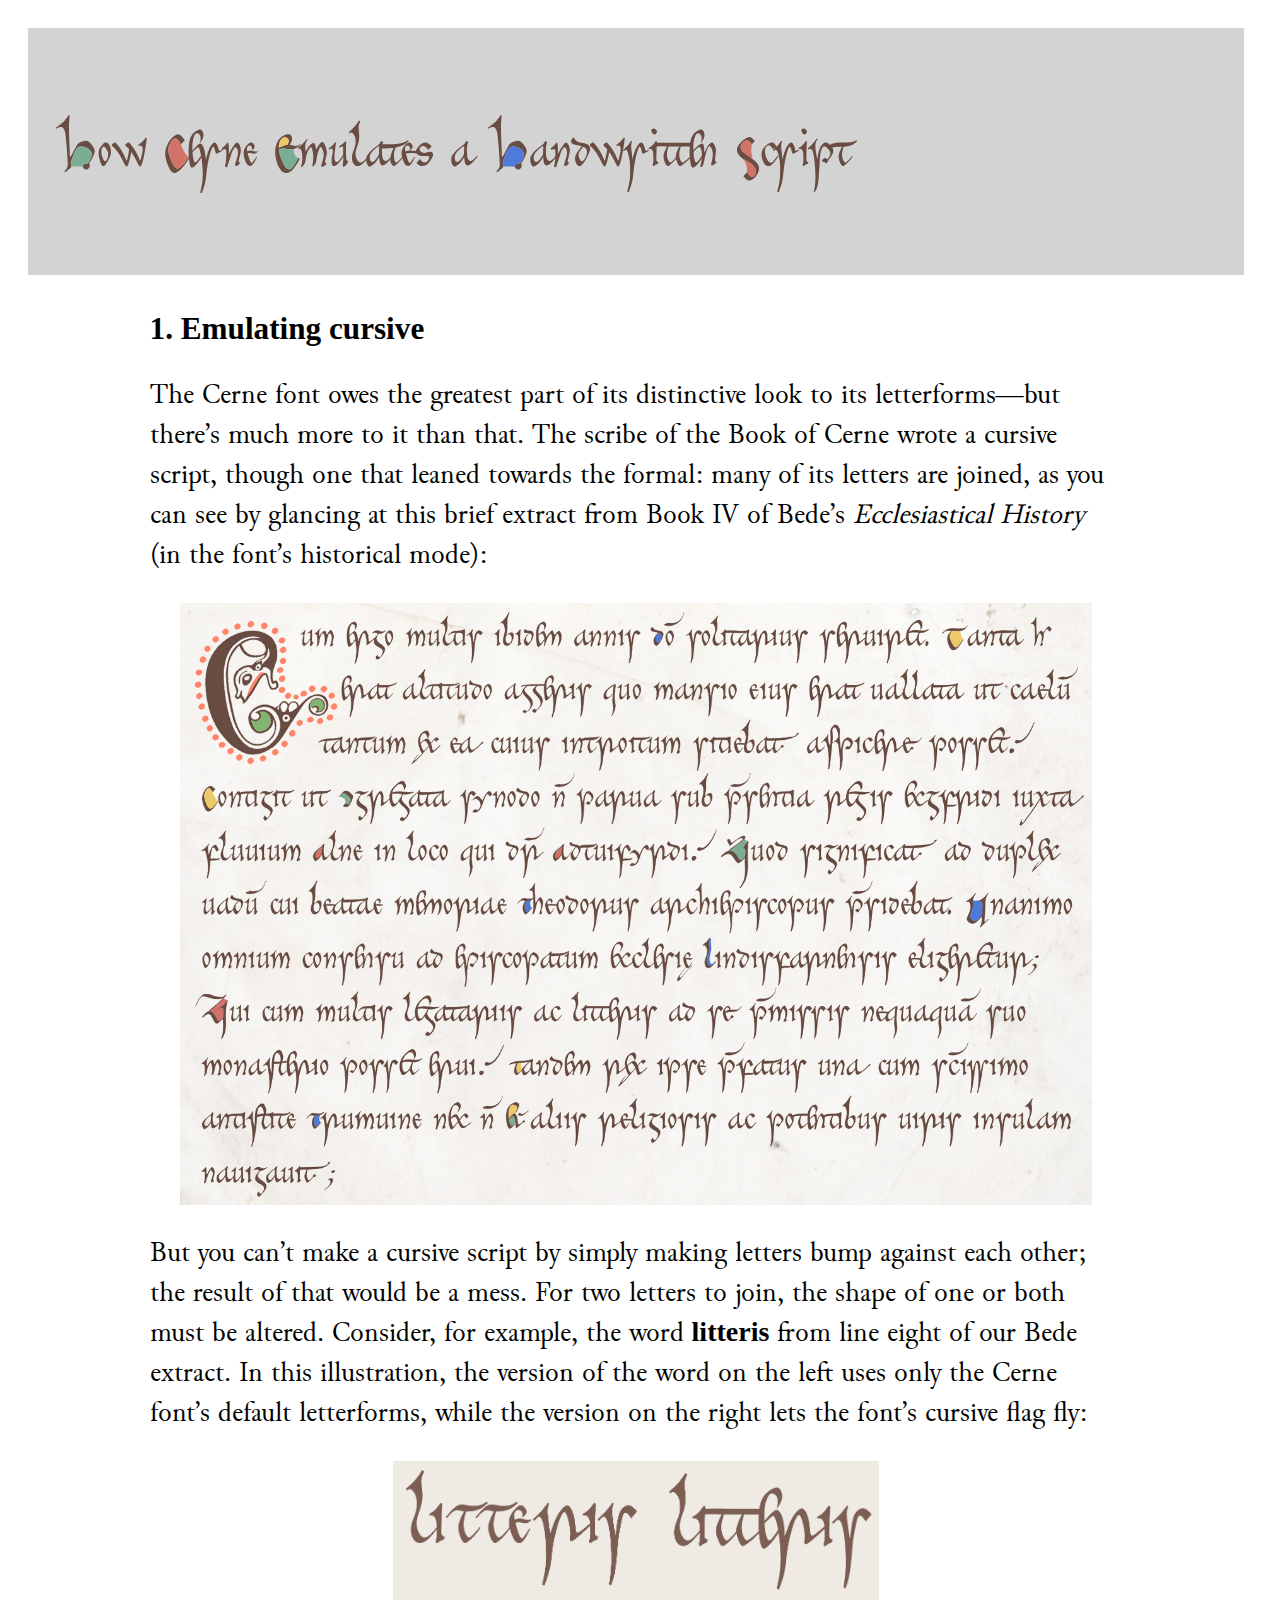
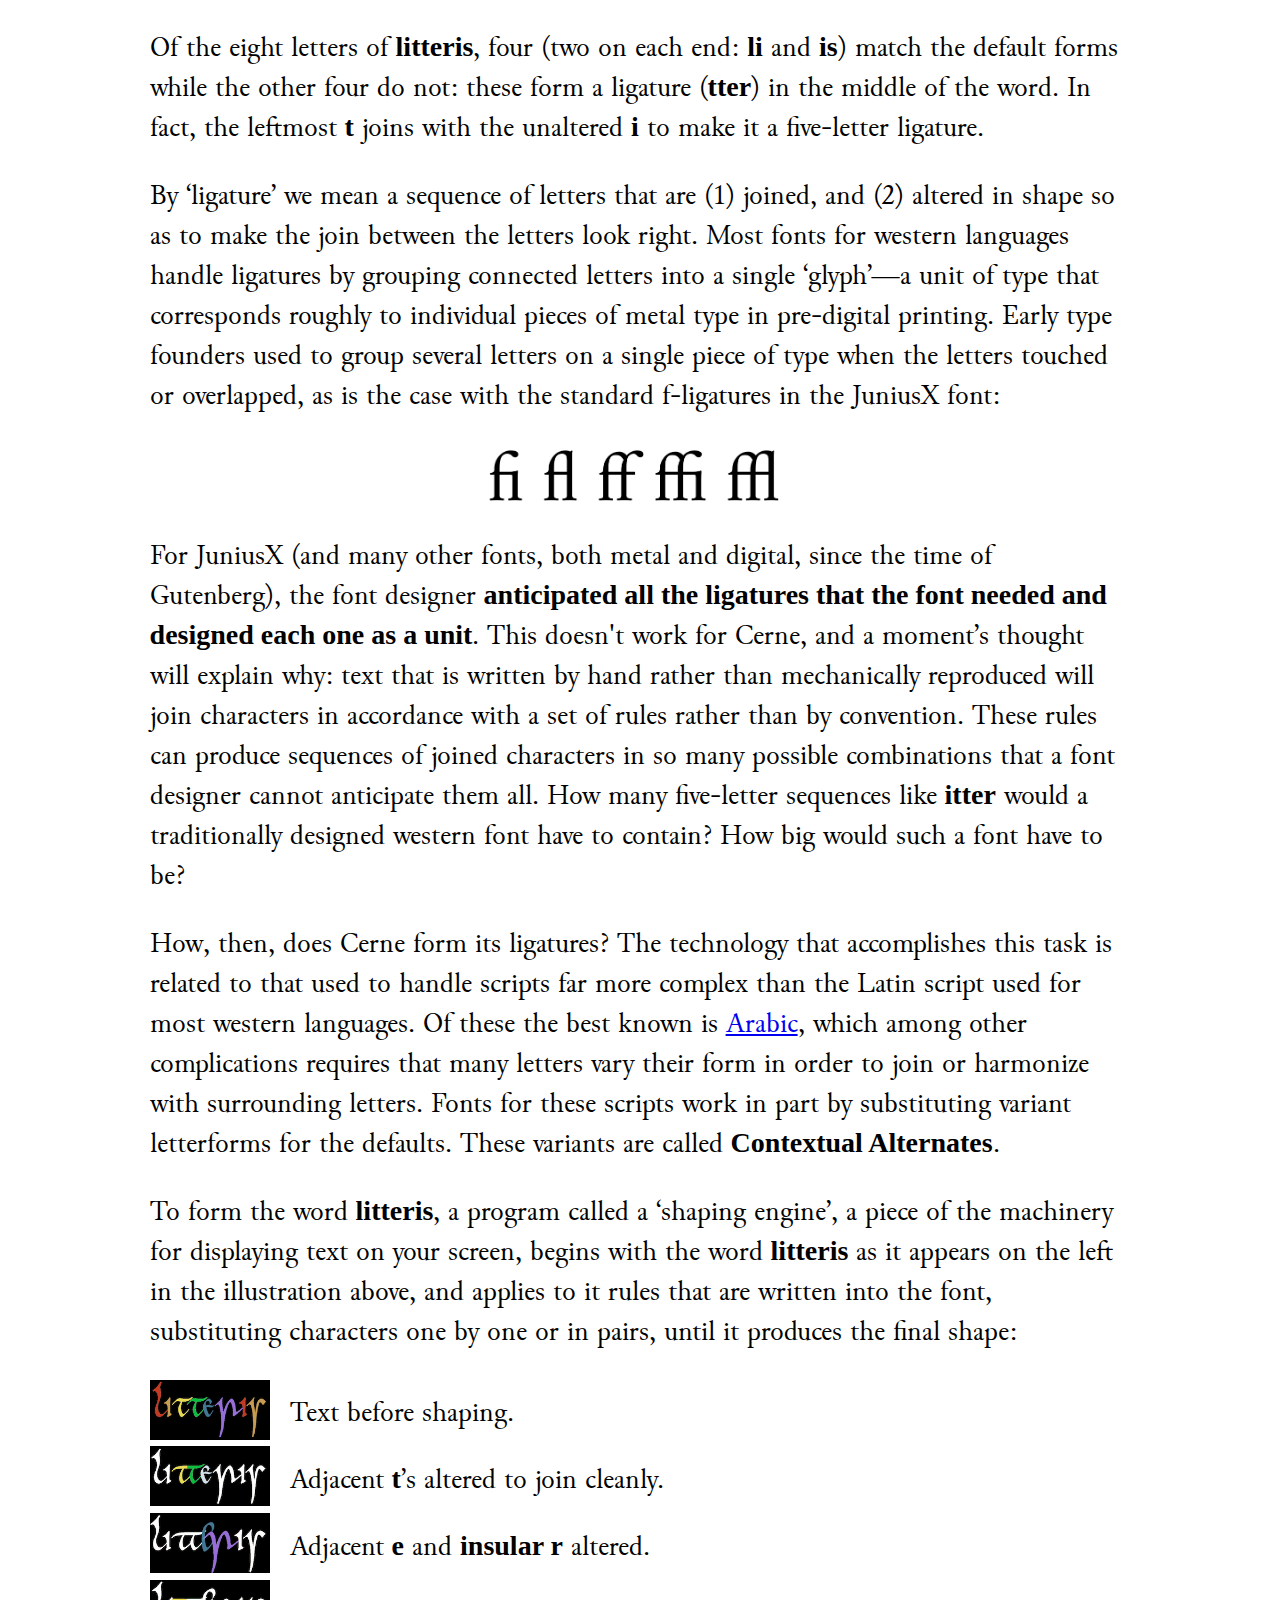
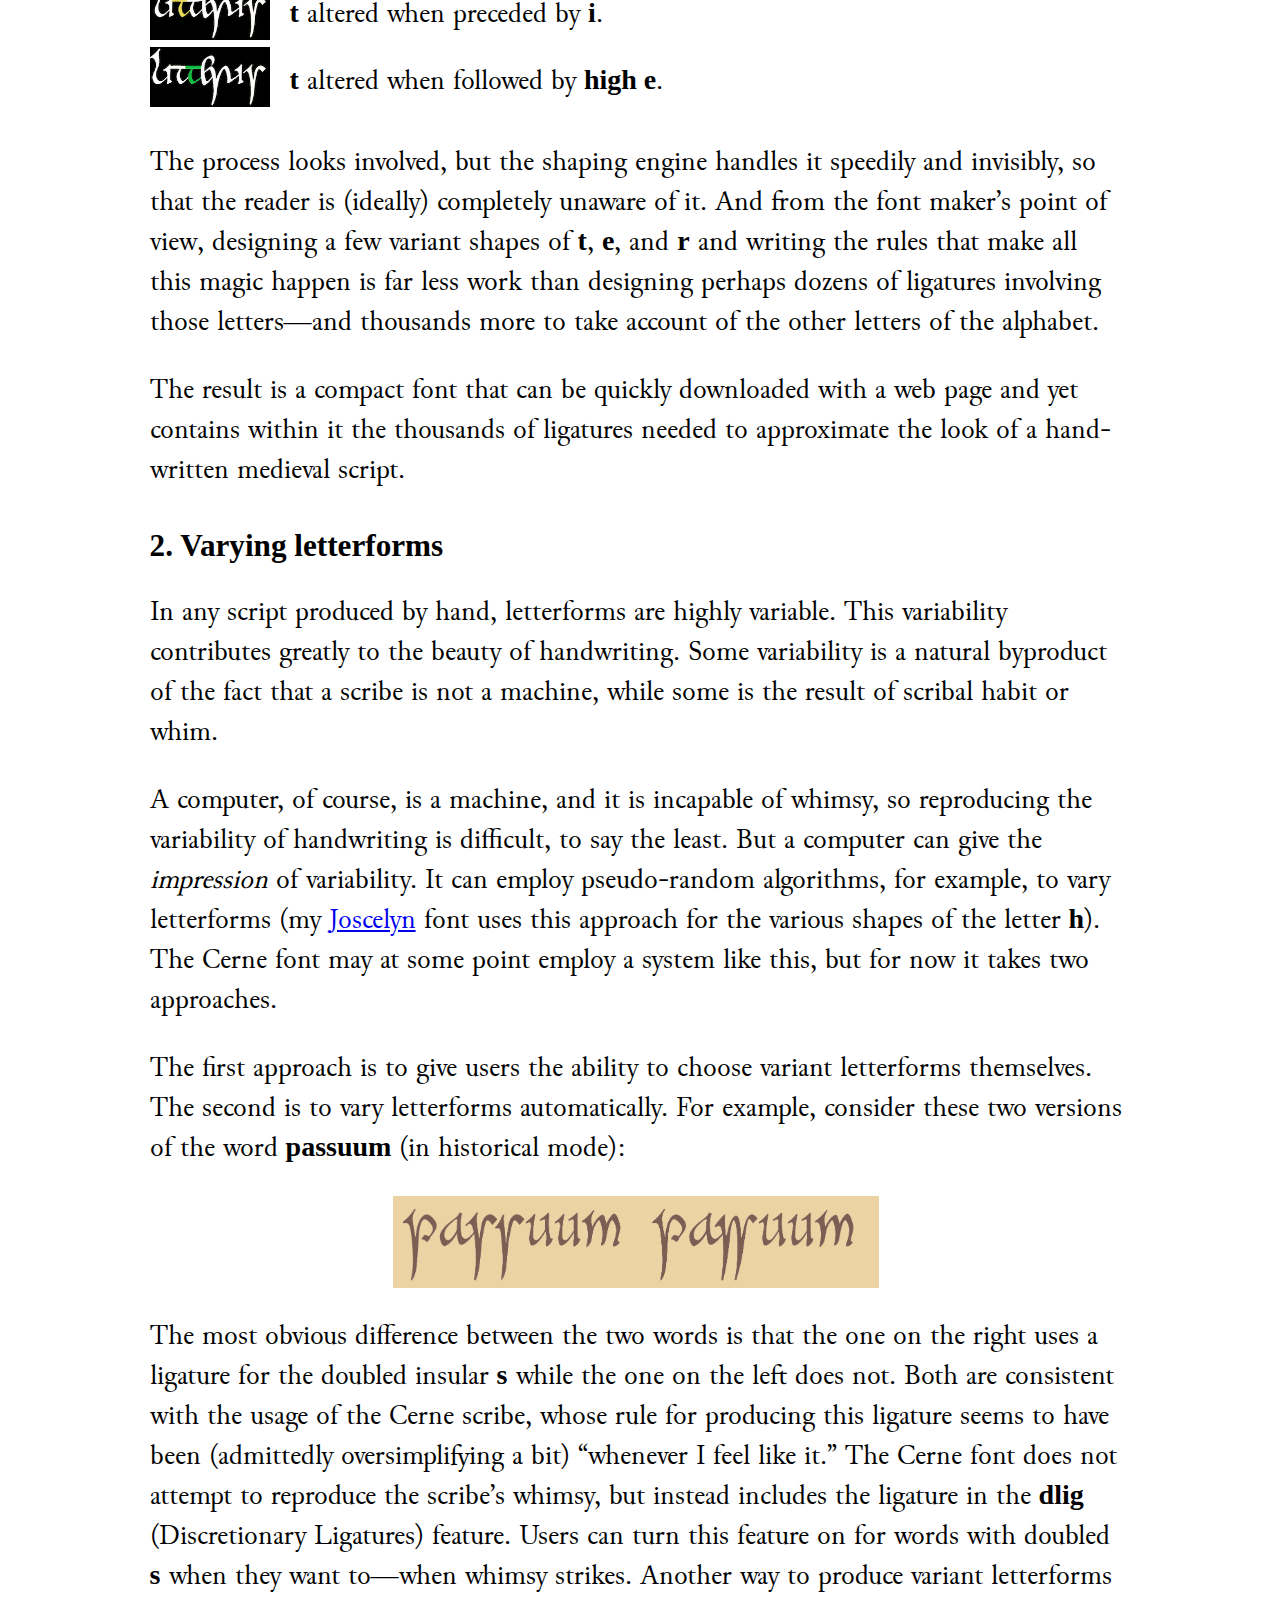
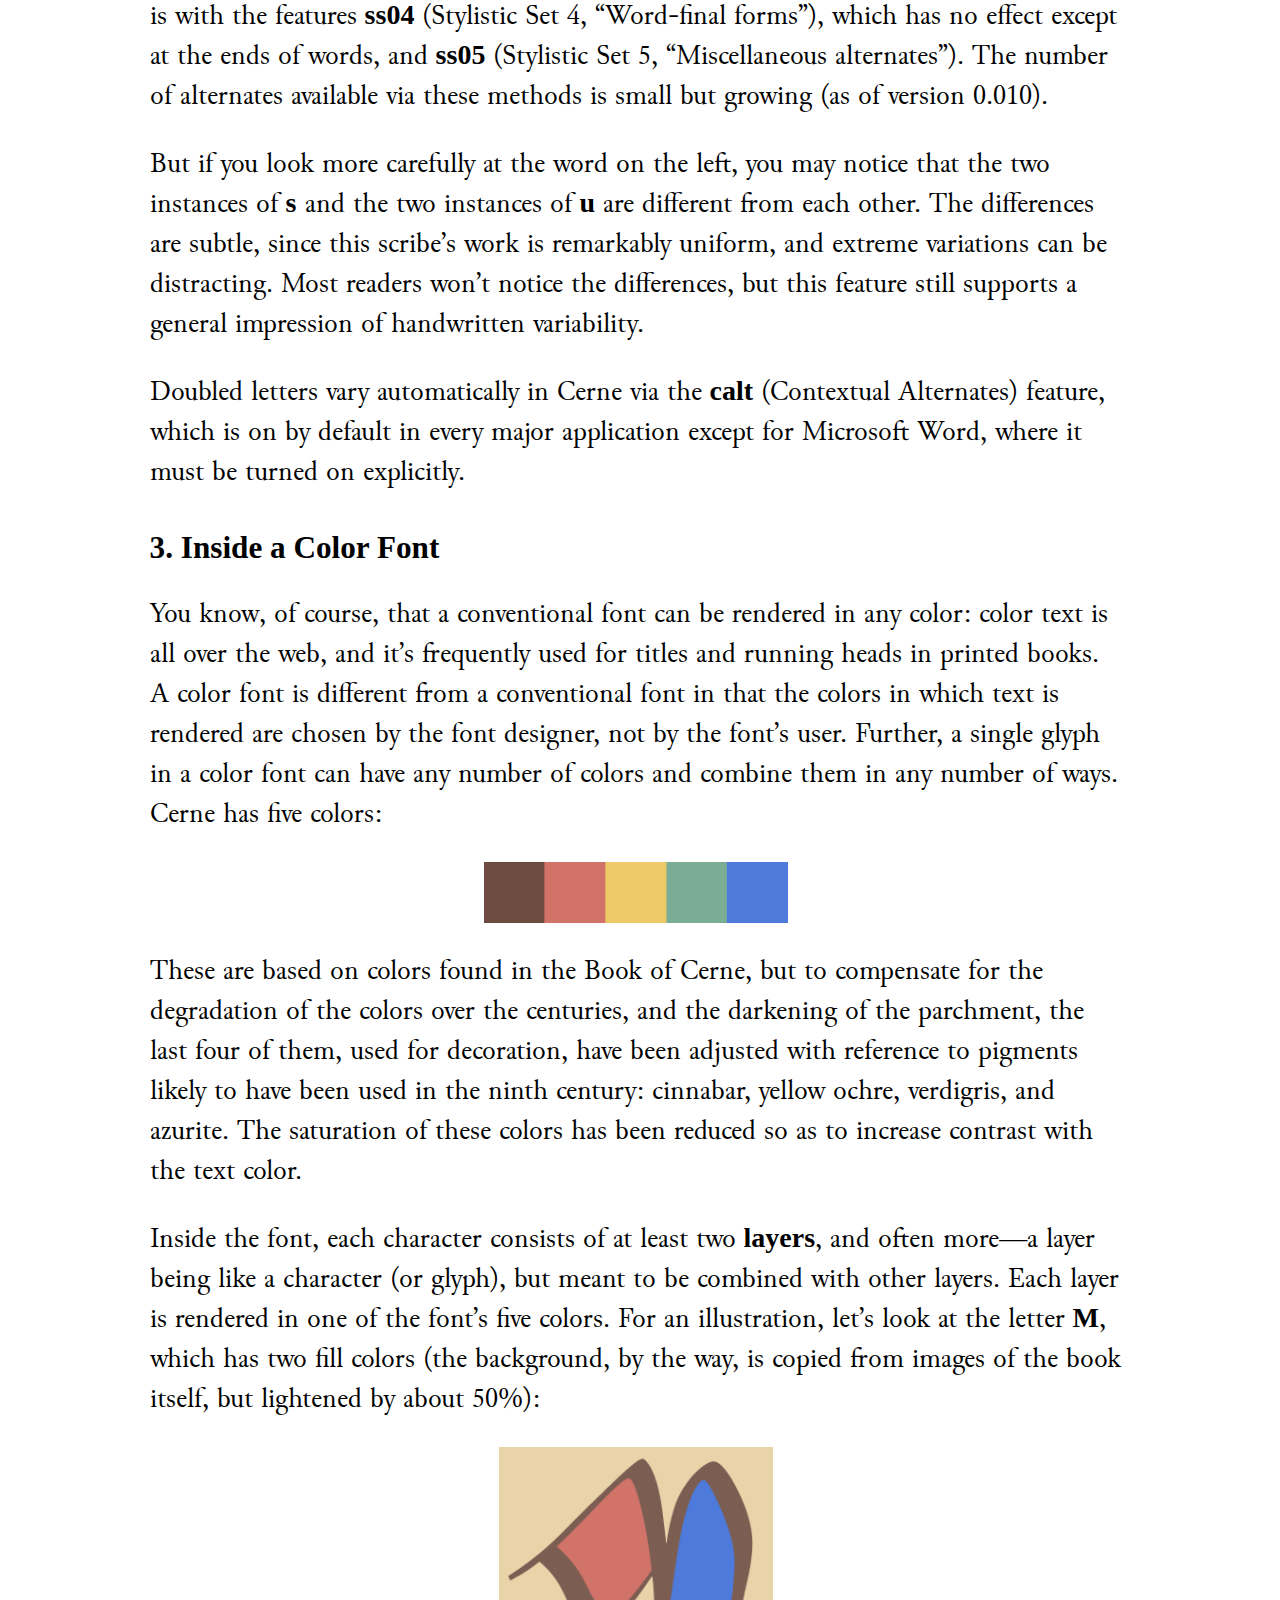
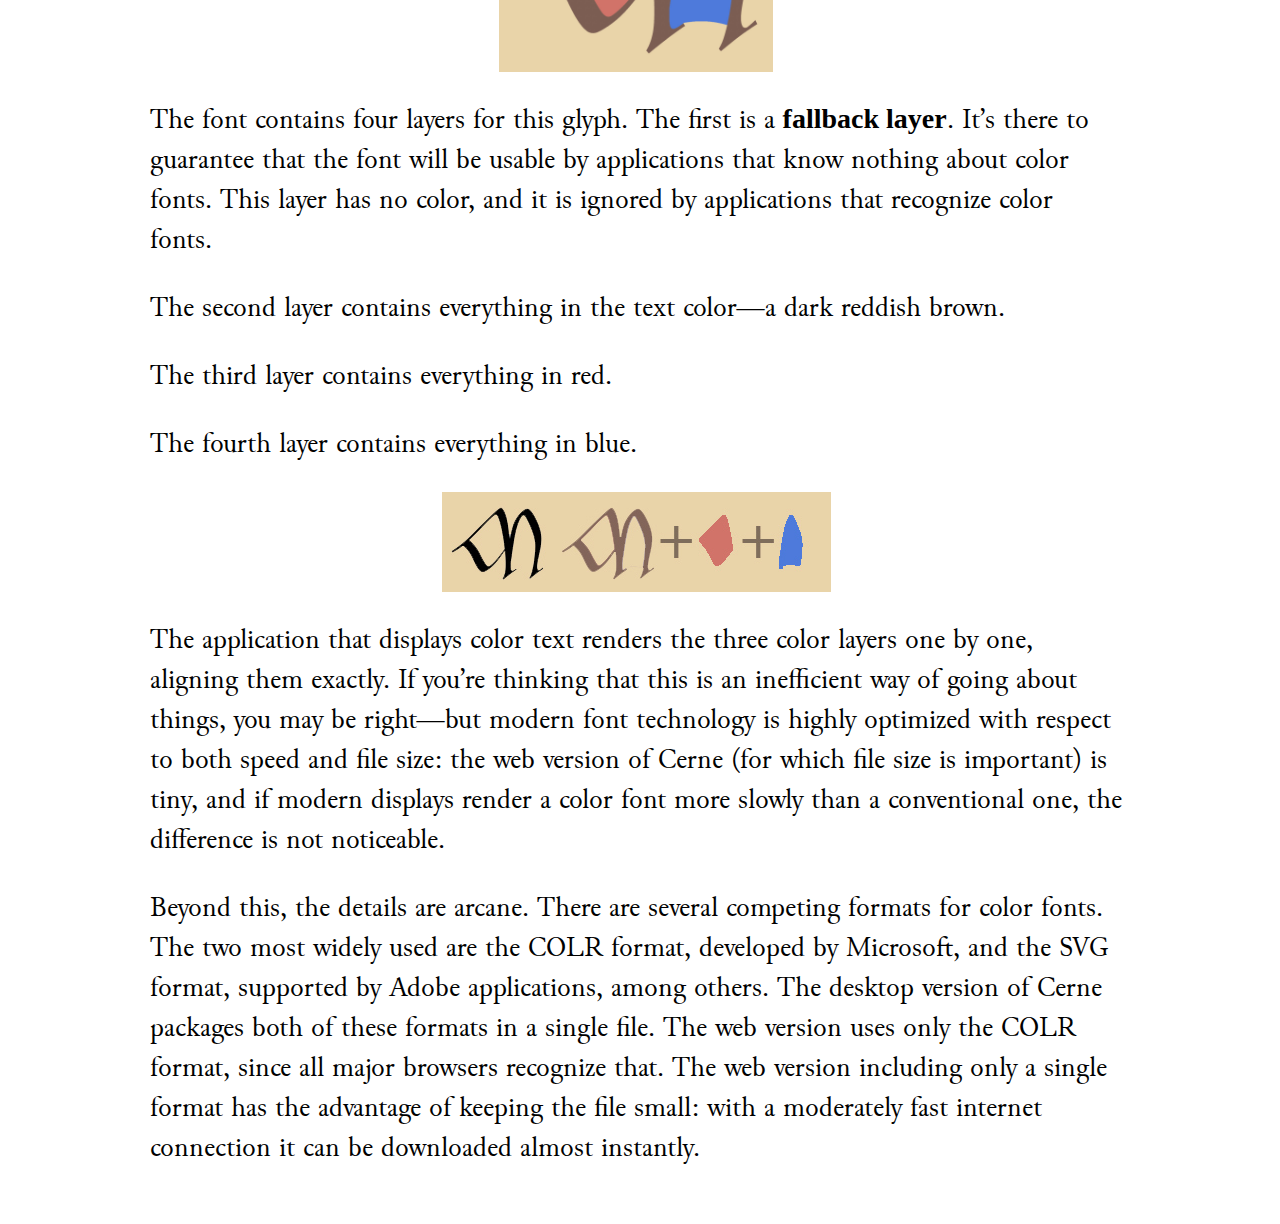
==== howitworks.html @ c2927ffb "How It Emulates text and CSS" ====
<!DOCTYPE html>
<html>
  <head>
    <meta http-equiv="Content-Type" content="text/html; charset=utf-8"/>
    <meta name="viewport" content="width=device-width, initial-scale=1"/>
    <title>Cerne font specimen page</title>
    <link rel="stylesheet" href="./webfiles/cerne.css"/>
    <style>
      p, h2, ul {
        padding-left: 10%;
        padding-right: 10%;
        font-feature-settings: "pnum", "onum";
      }

      p, ul { font-size: 1.75em; }

      h2 { font-size: 1.95em; }

        .imgbox {
            display: grid;
            height: 100%;
        }
        .center-fit {
            max-width: 75%;
            max-height: 75vh;
            margin: auto;
        }
        .center-fit-small {
            max-width: 40%;
            max-height: 40vh;
            margin: auto;
        }
        .center-fit-tiny {
            max-width: 25%;
            max-height: 25vh;
            margin: auto;
        }

        .colorvar {
          font-feature-settings: "ss02" on;
        }


ul { list-style-position: outside;}

li {
  font-family: JuniusX;
  /* font-size: 1.5em; */
  line-height: 60px;
}

ul li:nth-child(1){
  background: url("./images/litteris-01.jpg") no-repeat left top;
  background-size: 120px 60px;
  padding: 3px 0px 3px 140px;
  /* reset styles (optional): */
  list-style: none;
  margin: 0;
}
ul li:nth-child(2){
  background: url("./images/litteris-02.jpg") no-repeat left top;
  background-size: 120px 60px;
  padding: 3px 0px 3px 140px;
  /* reset styles (optional): */
  list-style: none;
  margin: 0;
}
ul li:nth-child(3){
  background: url("./images/litteris-03.jpg") no-repeat left top;
  background-size: 120px 60px;
  padding: 3px 0px 3px 140px;
  /* reset styles (optional): */
  list-style: none;
  margin: 0;
}
ul li:nth-child(4){
  background: url("./images/litteris-04.jpg") no-repeat left top;
  background-size: 120px 60px;
  padding: 3px 0px 3px 140px;
  /* reset styles (optional): */
  list-style: none;
  margin: 0;
}
ul li:nth-child(5){
  background: url("./images/litteris-05.jpg") no-repeat left top;
  background-size: 120px 60px;
  padding: 3px 0px 3px 140px;
  /* reset styles (optional): */
  list-style: none;
  margin: 0;
}

    </style>
  </head>
  <body lang="en">
    <div class="headerbox">
      <h1>How Cerne Emulates a <span class="colorvar">Handwritten</span> Script</h1>
    </div>
    <h2>1. Emulating cursive</h2>
    <p>
      The Cerne font owes the greatest part of its distinctive look to its letterforms—but there’s
      much more to it than that. The scribe of the Book of
      Cerne wrote a cursive script, though one that leaned towards the formal:
      many of its letters are joined, as you can see by
      glancing at this brief extract from Book IV of Bede’s <i>Ecclesiastical
      History</i> (in the font’s historical mode):
    </p>
    <div class="imgbox">
      <img class="center-fit" src="./images/Bede-sample-2.jpg"/>
    </div>
    <p>
      But you can’t make a cursive script by simply making letters bump against
      each other; the result of that would be a mess. For two letters to join,
      the shape of one or both must be altered. Consider, for example, the word <b>litteris</b>
      from line eight of our Bede extract. In this illustration, the version of
      the word on the left uses only the Cerne font’s default letterforms,
      while the version on the right lets the font’s cursive flag fly:
    </p>
    <div class="imgbox">
      <img class="center-fit-small" src="./images/litteris.jpg"/>
    </div>
    <p>
      Of the eight letters of <b>litteris</b>, four (two on each end:
      <b>li</b> and <b>is</b>) match the
      default forms while the other four do not: these form a ligature
      (<b>tter</b>) in the middle of the
      word. In fact, the leftmost <b>t</b> joins with the unaltered <b>i</b> to
      make it a five-letter ligature.
    </p>
    <p>
      By ‘ligature’ we mean a sequence of letters that are (1) joined, and
      (2) altered in shape so as to make the join between the letters look
      right. Most fonts for western languages handle ligatures by grouping connected
      letters into a single ‘glyph’—a unit of type that corresponds roughly to
      individual pieces of metal type in pre-digital printing. Early
      type founders used to group
      several letters on a single piece of type when the letters touched or
      overlapped, as is the case with the standard f-ligatures in the JuniusX
      font:
    </p>
    <div class="imgbox">
      <img class="center-fit-tiny" src="./images/juniusxligs.jpg"/>
    </div>
    <p>
      For JuniusX (and many other fonts, both metal and digital, since the time
      of Gutenberg), the font designer <b>anticipated all the ligatures that the
      font needed and designed each one as a unit</b>. This doesn't work for Cerne,
      and a moment’s thought will explain why: text that is written by hand
      rather than mechanically reproduced will join characters in accordance
      with a set of rules rather than by convention. These rules can produce
      sequences of joined characters in so many possible combinations that a
      font designer cannot anticipate them all. How many five-letter sequences
      like <b>itter</b> would a traditionally designed western font have to
      contain? How big would such a font have to be?
    </p>
    <p>
      How, then, does Cerne form its ligatures? The technology that accomplishes
      this task is related to that used to handle scripts
      far more complex than the Latin script used for most western languages.
      Of these the best known is
      <a href="https://en.wikipedia.org/wiki/Arabic_script_in_Unicode">Arabic</a>,
      which among other complications requires that many letters vary their
      form in order to join or harmonize with surrounding letters. Fonts for these
      scripts work in part by substituting variant letterforms for the defaults.
      These variants are called <b>Contextual Alternates</b>.
    </p>
    <p>
      To form the word <b>litteris</b>, a program called a ‘shaping engine’,
      a piece of the machinery for displaying text on your screen, begins
      with the word <b>litteris</b> as it appears on the left in the
      illustration above, and applies
      to it rules that are written into the font, substituting characters one
      by one or in pairs, until it produces the final shape:
    </p>
    <ul>
      <li>Text before shaping.</li>
      <li>
        Adjacent <b>t</b>’s altered to join cleanly.
      </li>
      <li>
        Adjacent <b>e</b> and <b>insular r</b> altered.
      </li>
      <li>
        <b>t</b> altered when preceded by <b>i</b>.
      </li>
      <li>
        <b>t</b> altered when followed by <b>high e</b>.
      </li>
    </ul>
    <p>
      The process looks involved, but the shaping engine handles it speedily
      and invisibly, so that the
      reader is (ideally) completely unaware of it. And from the font
      maker’s point of view, designing a few variant shapes of <b>t</b>,
      <b>e</b>, and <b>r</b> and writing the rules that make all this magic
      happen is far less work than designing perhaps dozens of ligatures
      involving those letters—and thousands more to take account of the other
      letters of the alphabet.
    </p>
    <p>
      The result is a compact font that can be quickly downloaded with a
      web page and yet contains within it the thousands of ligatures needed
      to approximate the look of a hand-written medieval script.
    </p>
    <h2>2. Varying letterforms</h2>
    <p>
      In any script produced by hand, letterforms are highly variable. This
      variability contributes greatly to the beauty of handwriting.
      Some variability
      is a natural byproduct of the fact that a scribe is not a machine, while
      some is the result of scribal habit or whim.
    </p>
    <p>
      A computer, of course, is a machine, and it is incapable of whimsy, so
      reproducing the variability of handwriting is difficult, to say the least.
      But a computer can give the <i>impression</i> of variability. It can
      employ pseudo-random algorithms, for example, to vary letterforms (my
      <a href="https://github.com/psb1558/Joscelyn-font">Joscelyn</a> font uses
      this approach for the various shapes of the letter <b>h</b>). The Cerne
      font may at some point employ a system like this, but for now it takes
      two approaches.
    </p>
    <p>
      The first approach is to give users the ability to choose variant letterforms
      themselves. The second is to vary letterforms automatically.
      For example, consider these two versions of the word
      <b>passuum</b> (in historical mode):
    </p>
    <div class="imgbox">
      <img class="center-fit-small" src="./images/passuum.jpg"/>
    </div>
    <p>
      The most obvious difference between the two words is that the one on
      the right uses a ligature for the doubled insular <b>s</b> while the
      one on the left does not. Both are consistent with the usage of the
      Cerne scribe, whose rule for producing this ligature seems to have been
      (admittedly oversimplifying a bit) “whenever I feel like it.” The Cerne
      font does not attempt to reproduce the scribe’s whimsy, but instead
      includes the ligature in the <b>dlig</b> (Discretionary Ligatures) feature. Users can turn
      this feature on for words with doubled <b>s</b> when they want to—when
      whimsy strikes. Another way to produce variant letterforms is with
      the features
      <b>ss04</b> (Stylistic Set 4, “Word-final forms”), which has no effect
      except at the ends of words, and
      <b>ss05</b> (Stylistic Set 5, “Miscellaneous alternates”). The
      number of alternates available via these methods is small but growing
      (as of version 0.010).
    </p>
    <p>
      But if you look more carefully at the word on the left, you may notice
      that the two instances of <b>s</b> and the two instances of <b>u</b>
      are different from each other. The differences are subtle, since this
      scribe’s work is remarkably uniform, and
      extreme variations can be distracting. Most readers won’t notice
      the differences, but this feature still supports a general impression of
      handwritten variability.
    </p>
    <p>
      Doubled letters vary automatically in Cerne via the <b>calt</b> (Contextual
      Alternates) feature, which is on by default in every major application
      except for Microsoft Word, where it must be turned on explicitly.
    </p>
    <h2>3. Inside a Color Font</h2>
    <p>
      You know, of course, that a conventional font can be rendered in any
      color: color text is all over the web, and
      it’s frequently used for titles and running heads in printed books. A
      color font is different from a conventional font in that the colors
      in which text is rendered are chosen by the font designer, not by the
      font’s user. Further, a single glyph in a color font can
      have any number of colors and combine them in any number of ways.
      Cerne has five colors:
    </p>
    <div class="imgbox">
      <img class="center-fit-tiny" src="./images/Cerne-colors.jpg"/>
    </div>
    <p>
      These are based on colors found in the Book of Cerne, but to compensate
      for the degradation of the colors over the centuries, and the
      darkening of the parchment, the last four of them,
      used for decoration, have been adjusted with reference to
      pigments likely to have been used in the ninth century: cinnabar, yellow
      ochre, verdigris, and azurite. The saturation of these colors has
      been reduced so as to increase contrast with the text color.
    </p>
    <p>
      Inside the font, each character consists of at least two <b>layers</b>, and
      often more—a layer being like a character (or glyph), but meant to be
      combined with other layers. Each layer is rendered in one of the font’s
      five colors. For an illustration, let’s look at the
      letter <b>M</b>,
      which has two fill colors (the background, by the way, is copied from
      images of the book itself, but lightened by about 50%):
    </p>
    <div class="imgbox">
      <img class="center-fit-tiny" src="./images/M-sample.jpg"/>
    </div>
    <p>
      The font contains four layers for this glyph. The first is a <b>fallback
      layer</b>. It’s there to guarantee that the font will be usable by
      applications that know nothing about color fonts. This layer has no
      color, and it is ignored by applications that recognize color fonts.
    </p>
    <p>
      The second layer contains everything in the text color—a dark reddish brown.
    </p>
    <p>
      The third layer contains everything in red.
    </p>
    <p>
      The fourth layer contains everything in blue.
    </p>
    <div class="imgbox">
      <img class="center-fit-small" src="./images/M-layers.jpg"/>
    </div>
    <p>
      The application that displays color text renders the three color layers
      one by one, aligning them exactly. If you’re
      thinking that this is an inefficient way of going about things, you
      may be right—but modern font technology is highly optimized with respect
      to both speed and file size: the web version of Cerne (for which file
      size is important) is tiny, and if modern displays render a color font
      more slowly than a conventional one, the difference is not noticeable.
    </p>
    <p>
      Beyond this, the details are arcane. There are several competing formats
      for color fonts. The two most widely used are the COLR format, developed
      by Microsoft, and the SVG format, supported by Adobe applications, among
      others. The desktop version of Cerne packages both of these formats in a
      single file. The
      web version uses only the COLR format, since all major browsers
      recognize that. The web version including only a single format has the
      advantage of keeping the file small: with a moderately fast internet
      connection it can be downloaded almost instantly.
    </p>
  </bod0y>
</html>
---- webfiles/cerne.css ----
@font-face {
  font-family: 'JuniusX';
  src:url("./JuniusX-Regular.woff2");
  font-weight: normal;
  font-style:normal;
}

@font-face {
  font-family: 'JuniusX';
  src:url("./JuniusX-Bold.woff2");
  font-weight: bold;
  font-style:normal;
}


@font-face {
  font-family: 'Cerne';
  src:url("./Cerne.woff2");
  font-weight: normal;
  font-style:normal;
}

  body {
      width: 95%;
      padding: 20px;
  }

  .headerbox {
      background-color: lightgray;
      padding: 30px;
  }

  .controlbox {
      width: 48%;
      float: left;
      border: 1px;
      font-family: JuniusX;
      padding: 10px;
  }

  .dropdown {
      padding-bottom: 10px;
  }

  #textbox {
      font-family: Cerne;
      width: 48%;
      height: 500px;
      overflow-x: hidden;
      overflow-y: auto;
      float: right;
      border: 1px solid black;
      font-size: 3em;
      padding: 10px;
      margin-bottom: 20px;
  }

  .check {
      line-height: 2.5em;
      white-space: nowrap;
      background-color: lightgray;
      padding: 5px 8px 5px 5px;
      margin: 5px;
      font-family: JuniusX;
  }

  .hid {
      display: none;
  }

  .smcp {
      font-feature-settings: "smcp" on;
  }

  h1 {
      font-family: Cerne;
      font-weight: 400;
      font-size: 5em;
  }

  h2 {
      font-family: JuniusX;
      font-weight: 700;
      font-size: 2em;
      padding: 10px 0px 0px 0px;
  }

  p {
      font-family: JuniusX;
      font-size: 1.5em;
  }

  div {
      font-family: JuniusX;
  }
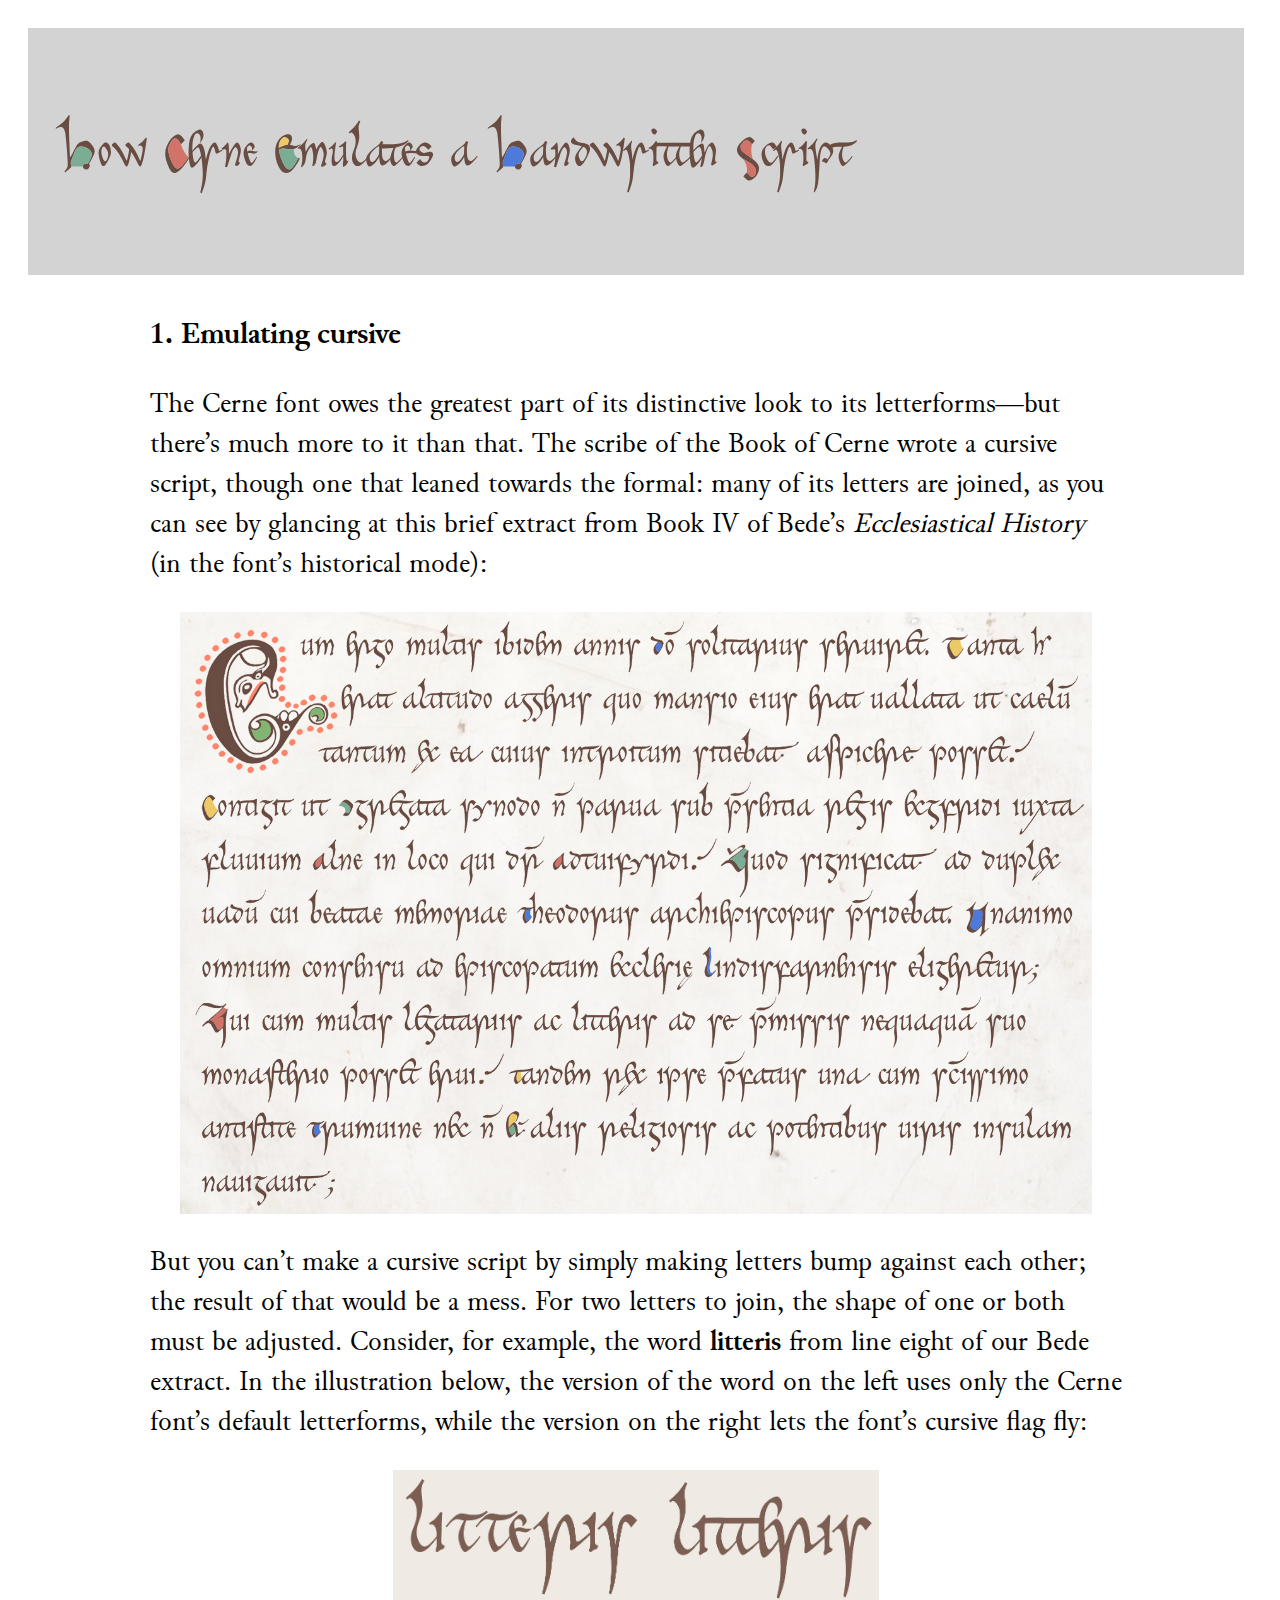
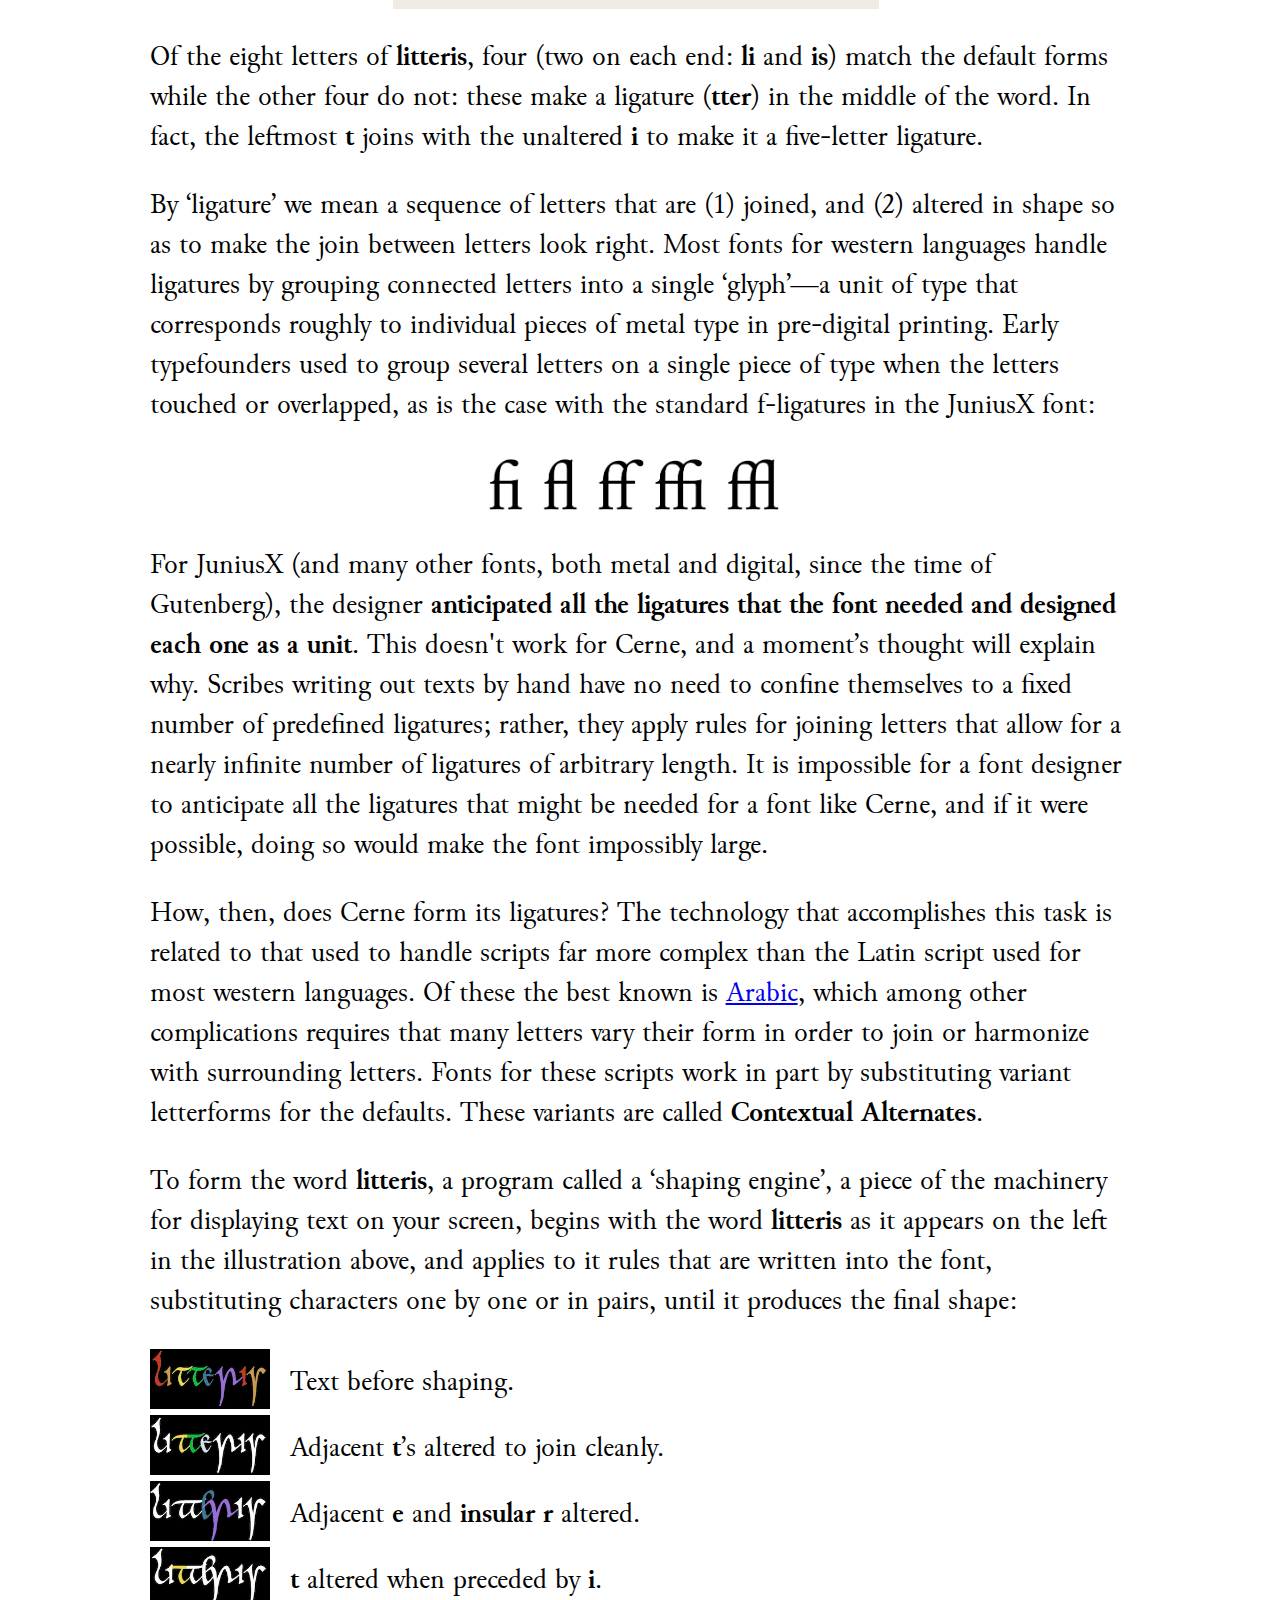
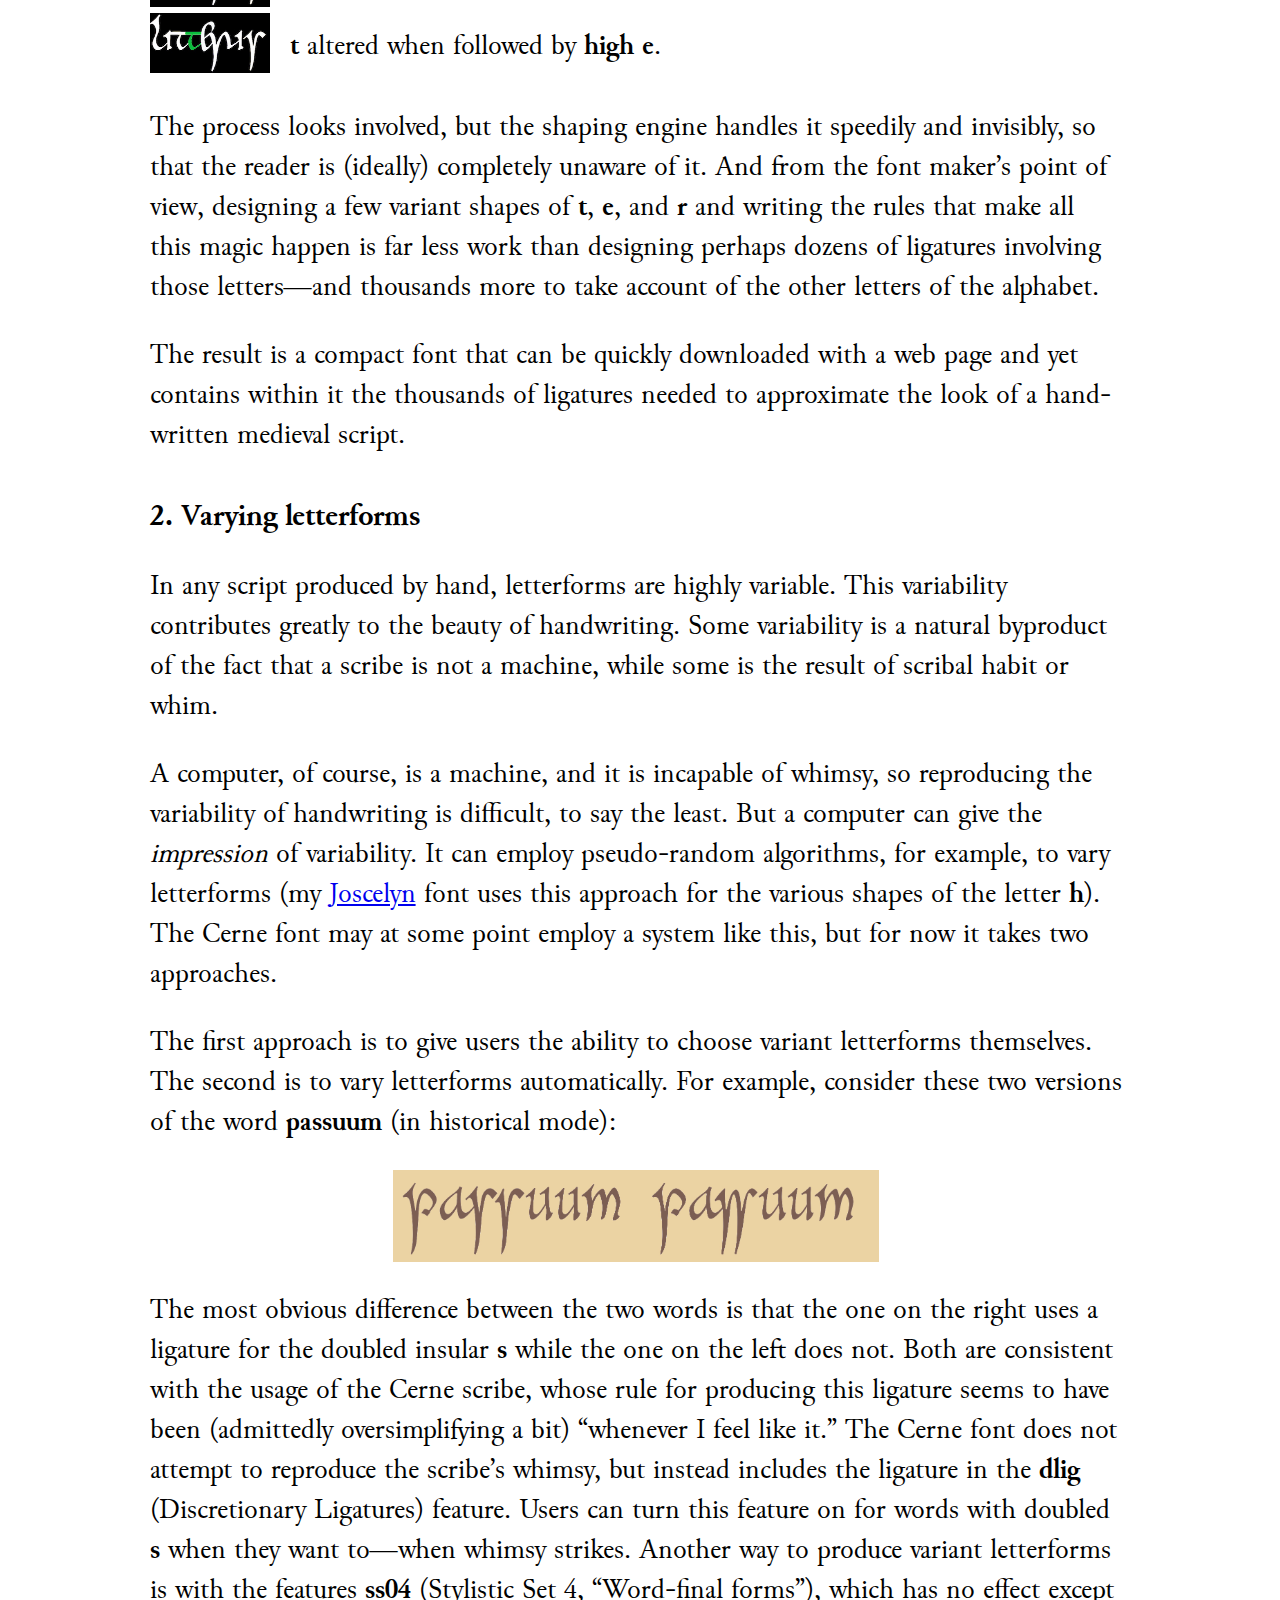
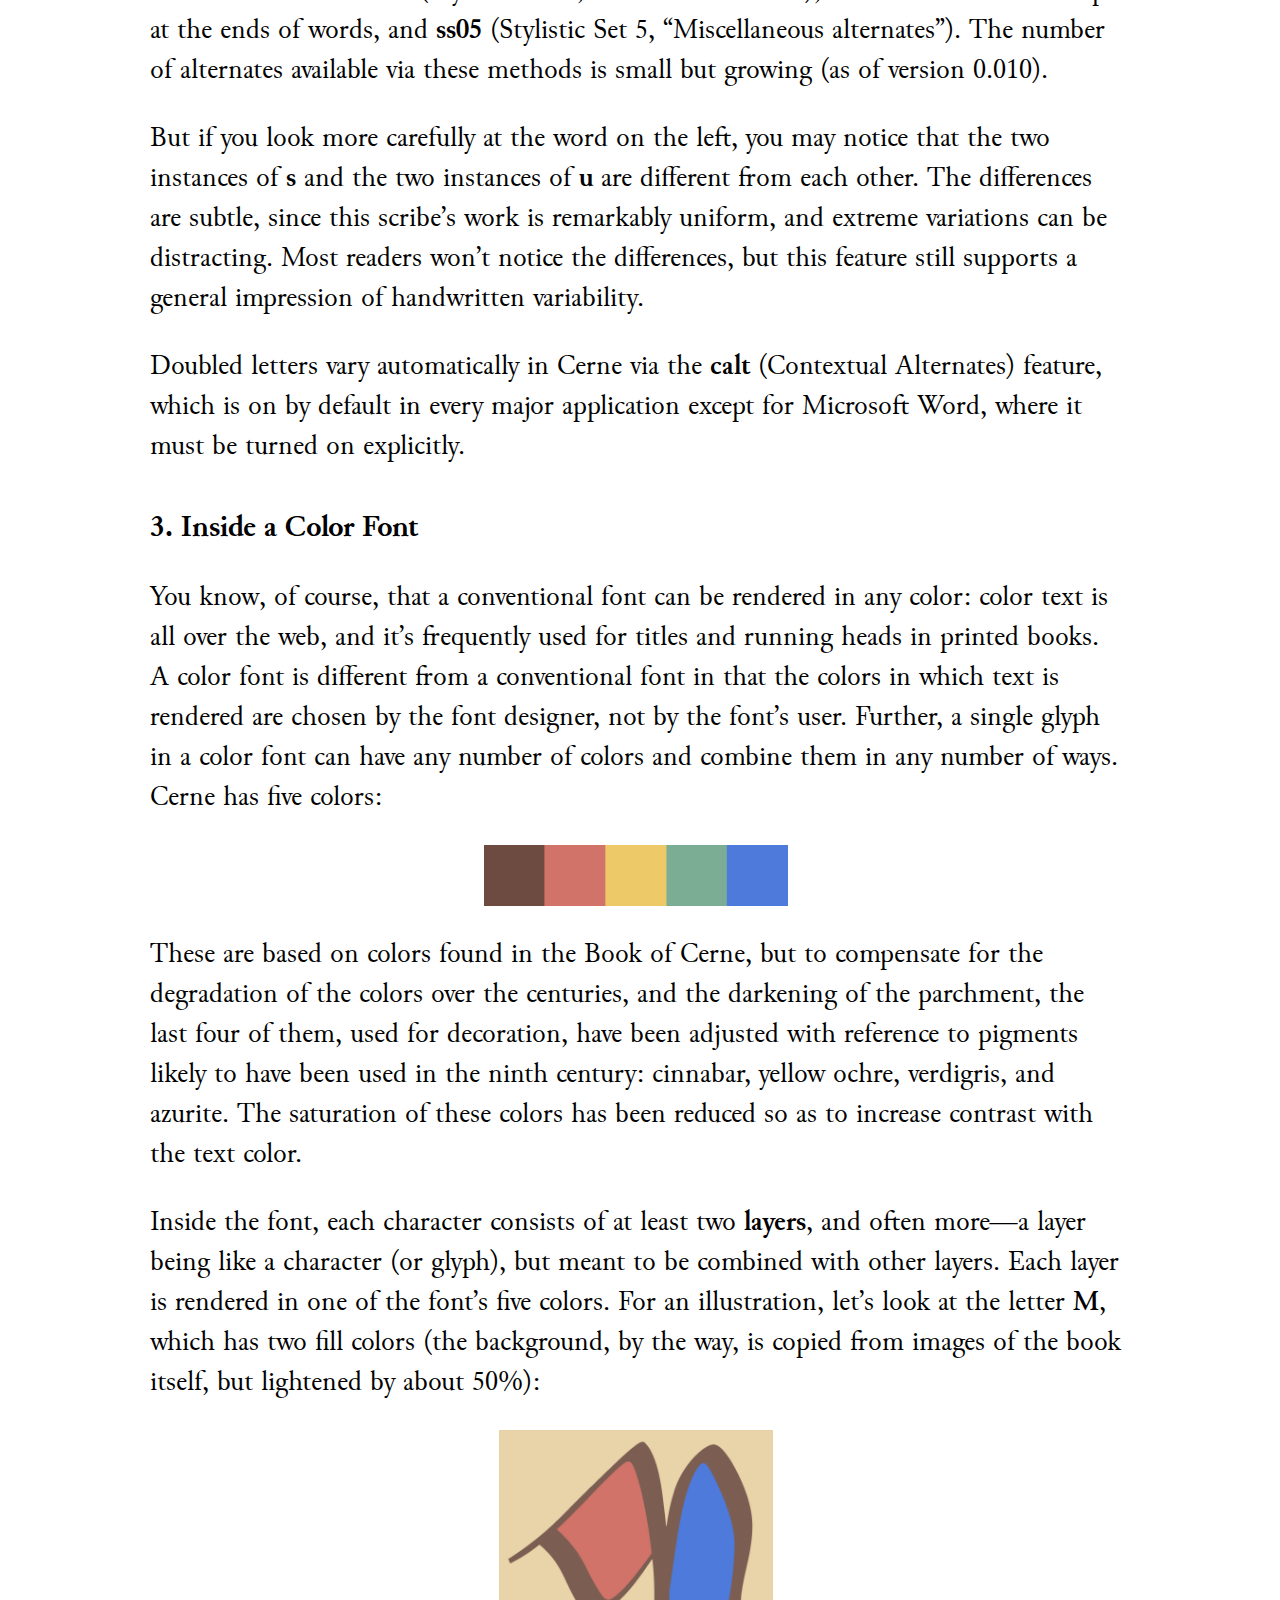
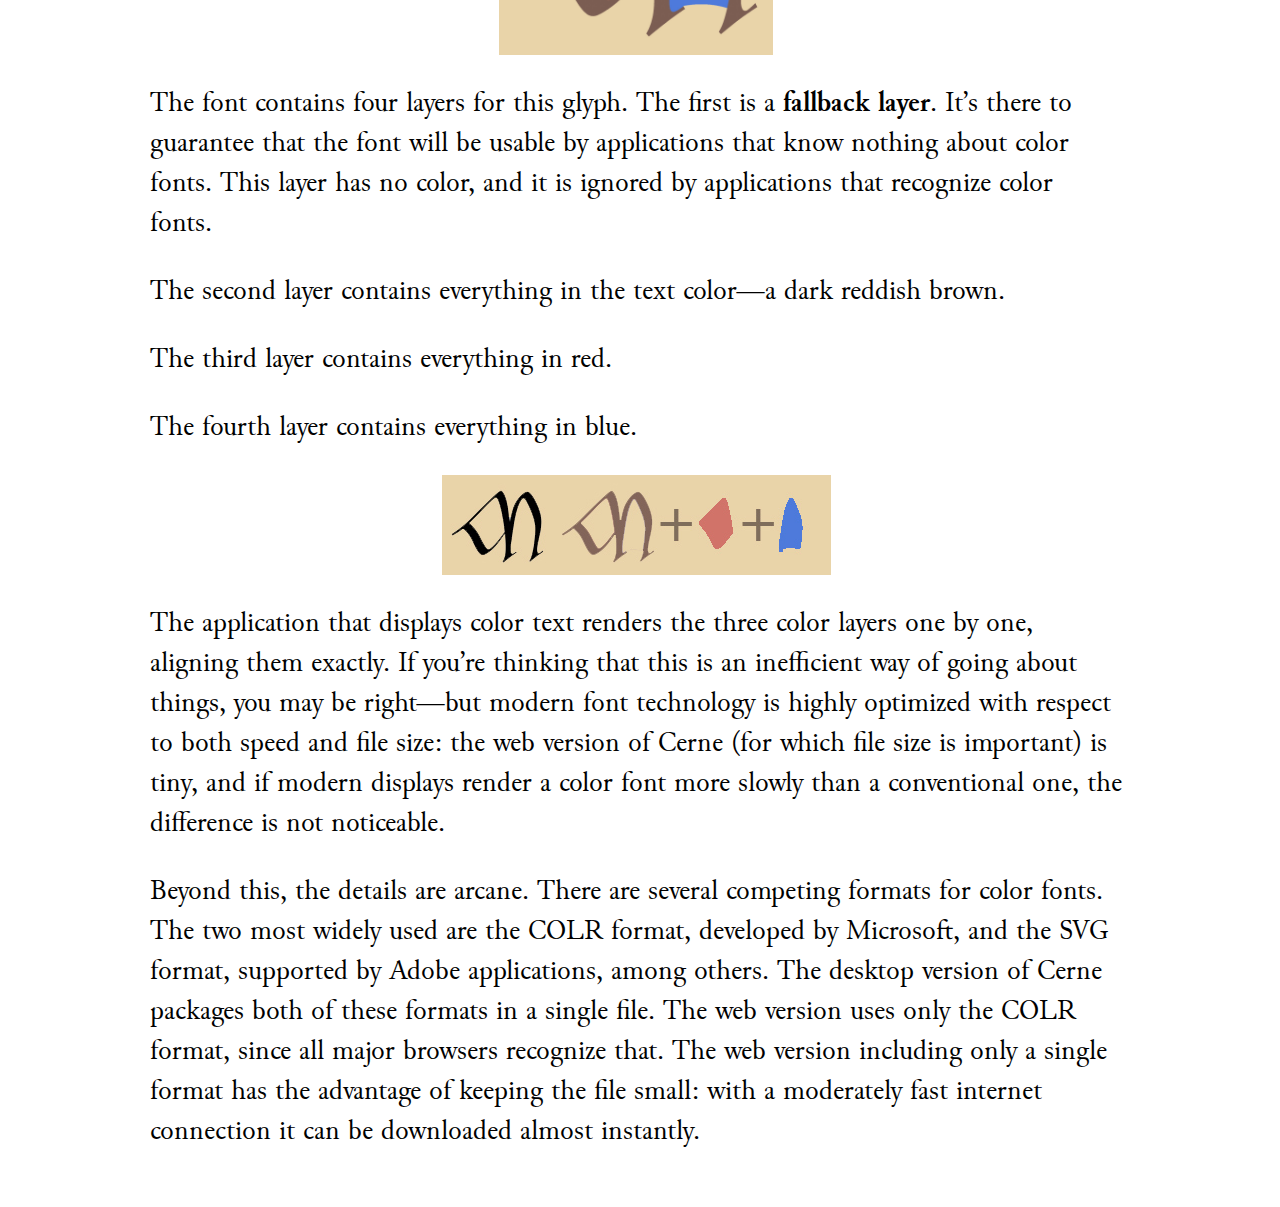
==== commit 524a7ad5: "Update howitworks.html" ====
--- a/howitworks.html
+++ b/howitworks.html
@@ -111,8 +111,8 @@
     <p>
       But you can’t make a cursive script by simply making letters bump against
       each other; the result of that would be a mess. For two letters to join,
-      the shape of one or both must be altered. Consider, for example, the word <b>litteris</b>
-      from line eight of our Bede extract. In this illustration, the version of
+      the shape of one or both must be adjusted. Consider, for example, the word <b>litteris</b>
+      from line eight of our Bede extract. In the illustration below, the version of
       the word on the left uses only the Cerne font’s default letterforms,
       while the version on the right lets the font’s cursive flag fly:
     </p>
@@ -122,18 +122,18 @@
     <p>
       Of the eight letters of <b>litteris</b>, four (two on each end:
       <b>li</b> and <b>is</b>) match the
-      default forms while the other four do not: these form a ligature
+      default forms while the other four do not: these make a ligature
       (<b>tter</b>) in the middle of the
       word. In fact, the leftmost <b>t</b> joins with the unaltered <b>i</b> to
       make it a five-letter ligature.
     </p>
     <p>
       By ‘ligature’ we mean a sequence of letters that are (1) joined, and
-      (2) altered in shape so as to make the join between the letters look
+      (2) altered in shape so as to make the join between letters look
       right. Most fonts for western languages handle ligatures by grouping connected
       letters into a single ‘glyph’—a unit of type that corresponds roughly to
       individual pieces of metal type in pre-digital printing. Early
-      type founders used to group
+      typefounders used to group
       several letters on a single piece of type when the letters touched or
       overlapped, as is the case with the standard f-ligatures in the JuniusX
       font:
@@ -143,15 +143,15 @@
     </div>
     <p>
       For JuniusX (and many other fonts, both metal and digital, since the time
-      of Gutenberg), the font designer <b>anticipated all the ligatures that the
+      of Gutenberg), the designer <b>anticipated all the ligatures that the
       font needed and designed each one as a unit</b>. This doesn't work for Cerne,
-      and a moment’s thought will explain why: text that is written by hand
-      rather than mechanically reproduced will join characters in accordance
-      with a set of rules rather than by convention. These rules can produce
-      sequences of joined characters in so many possible combinations that a
-      font designer cannot anticipate them all. How many five-letter sequences
-      like <b>itter</b> would a traditionally designed western font have to
-      contain? How big would such a font have to be?
+      and a moment’s thought will explain why. Scribes writing out texts by hand
+      have no need to confine themselves to a fixed number of predefined
+      ligatures; rather, they apply rules for joining letters that allow for a
+      nearly infinite number of ligatures of arbitrary length. It is impossible
+      for a font designer to anticipate all the ligatures that might be needed
+      for a font like Cerne,
+      and if it were possible, doing so would make the font impossibly large.
     </p>
     <p>
       How, then, does Cerne form its ligatures? The technology that accomplishes
--- a/webfiles/cerne.css
+++ b/webfiles/cerne.css
@@ -9,7 +9,7 @@
   font-family: 'JuniusX';
   src:url("./JuniusX-Bold.woff2");
   font-weight: bold;
-  font-style:normal;
+  # font-style:normal;
 }
 
 
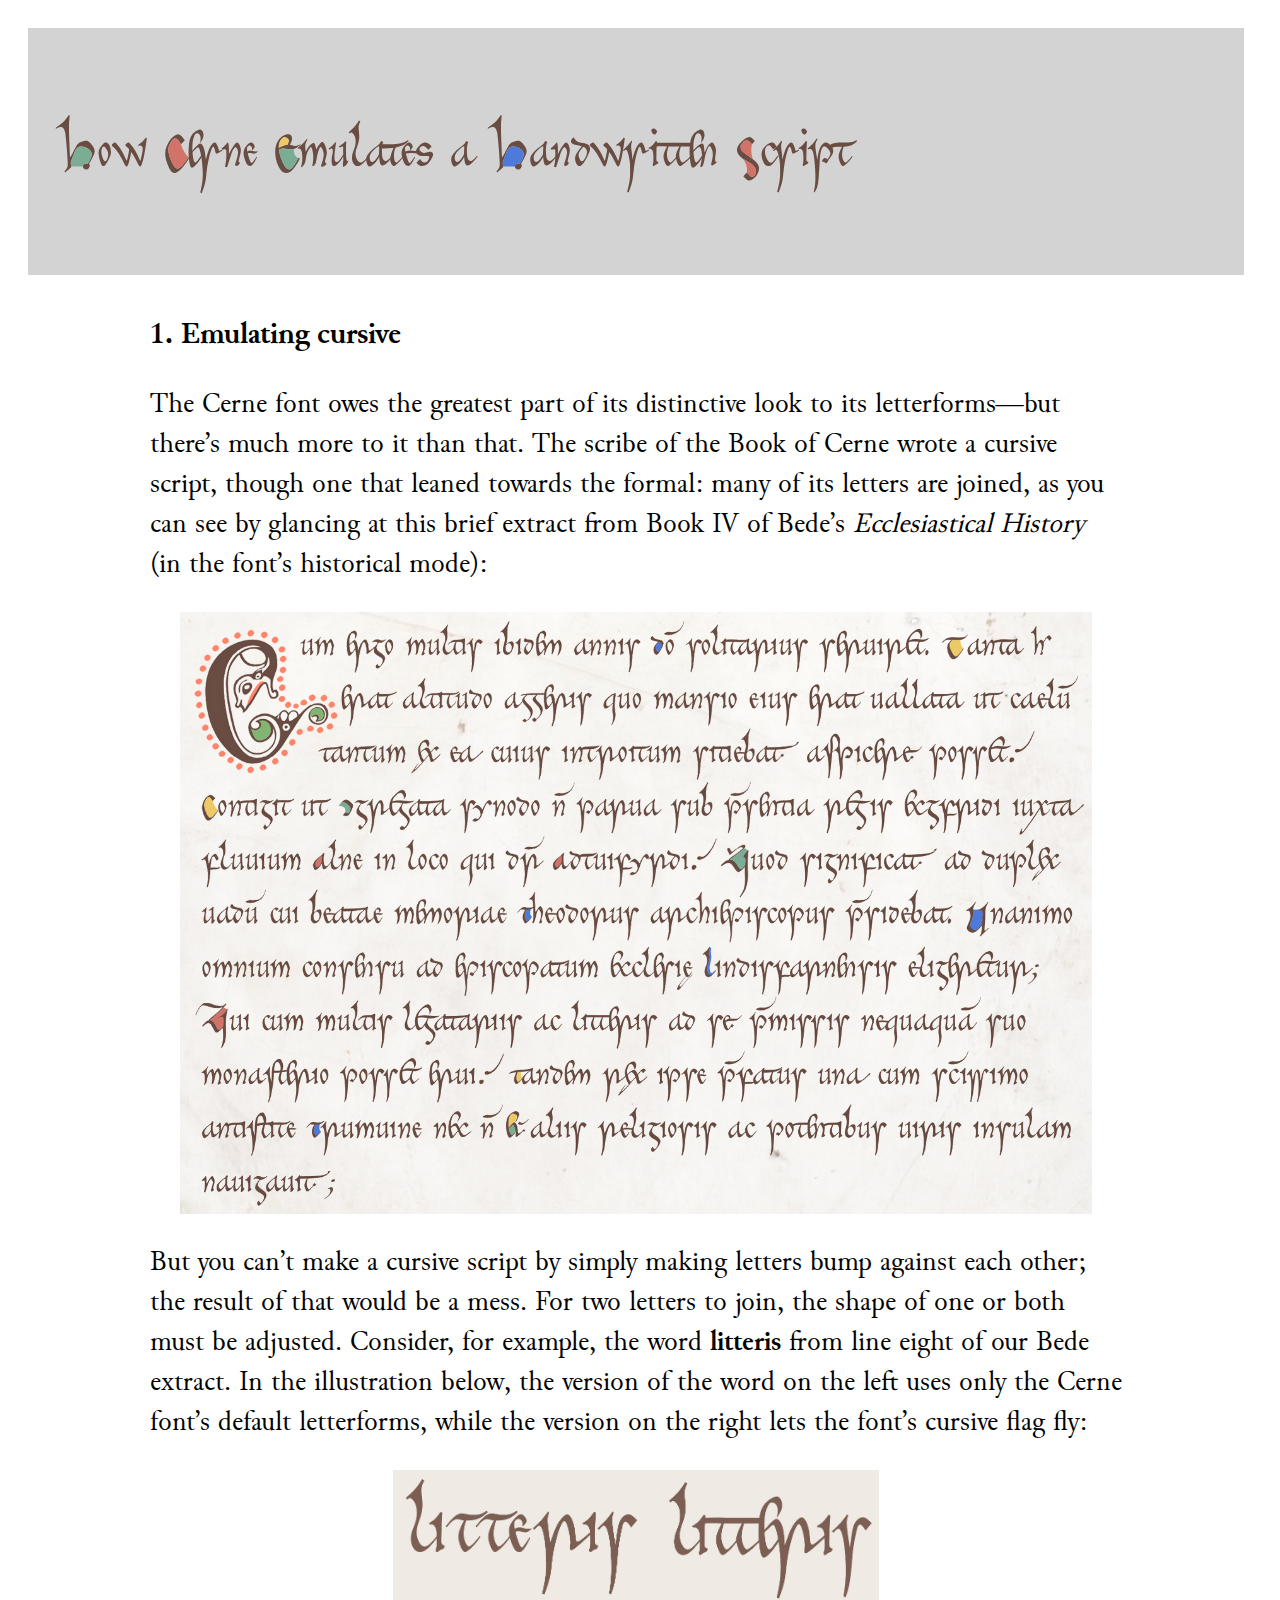
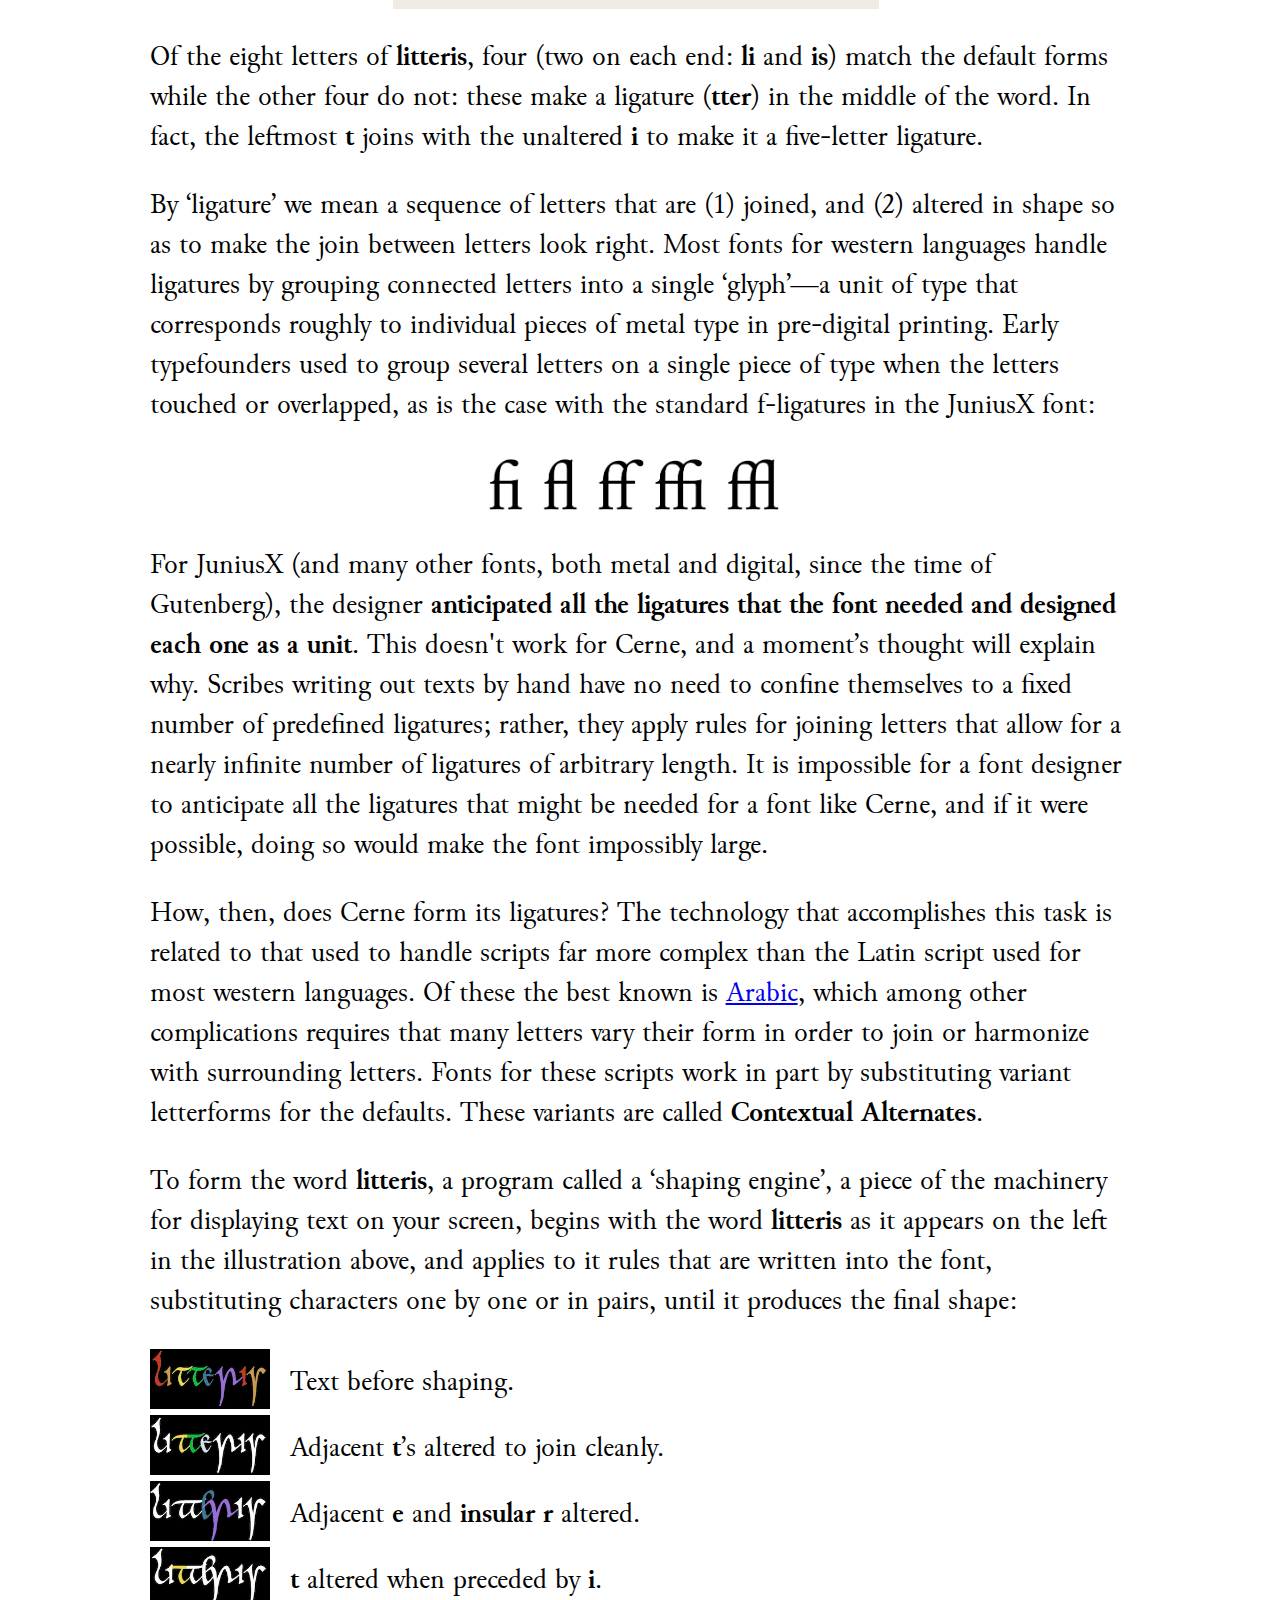
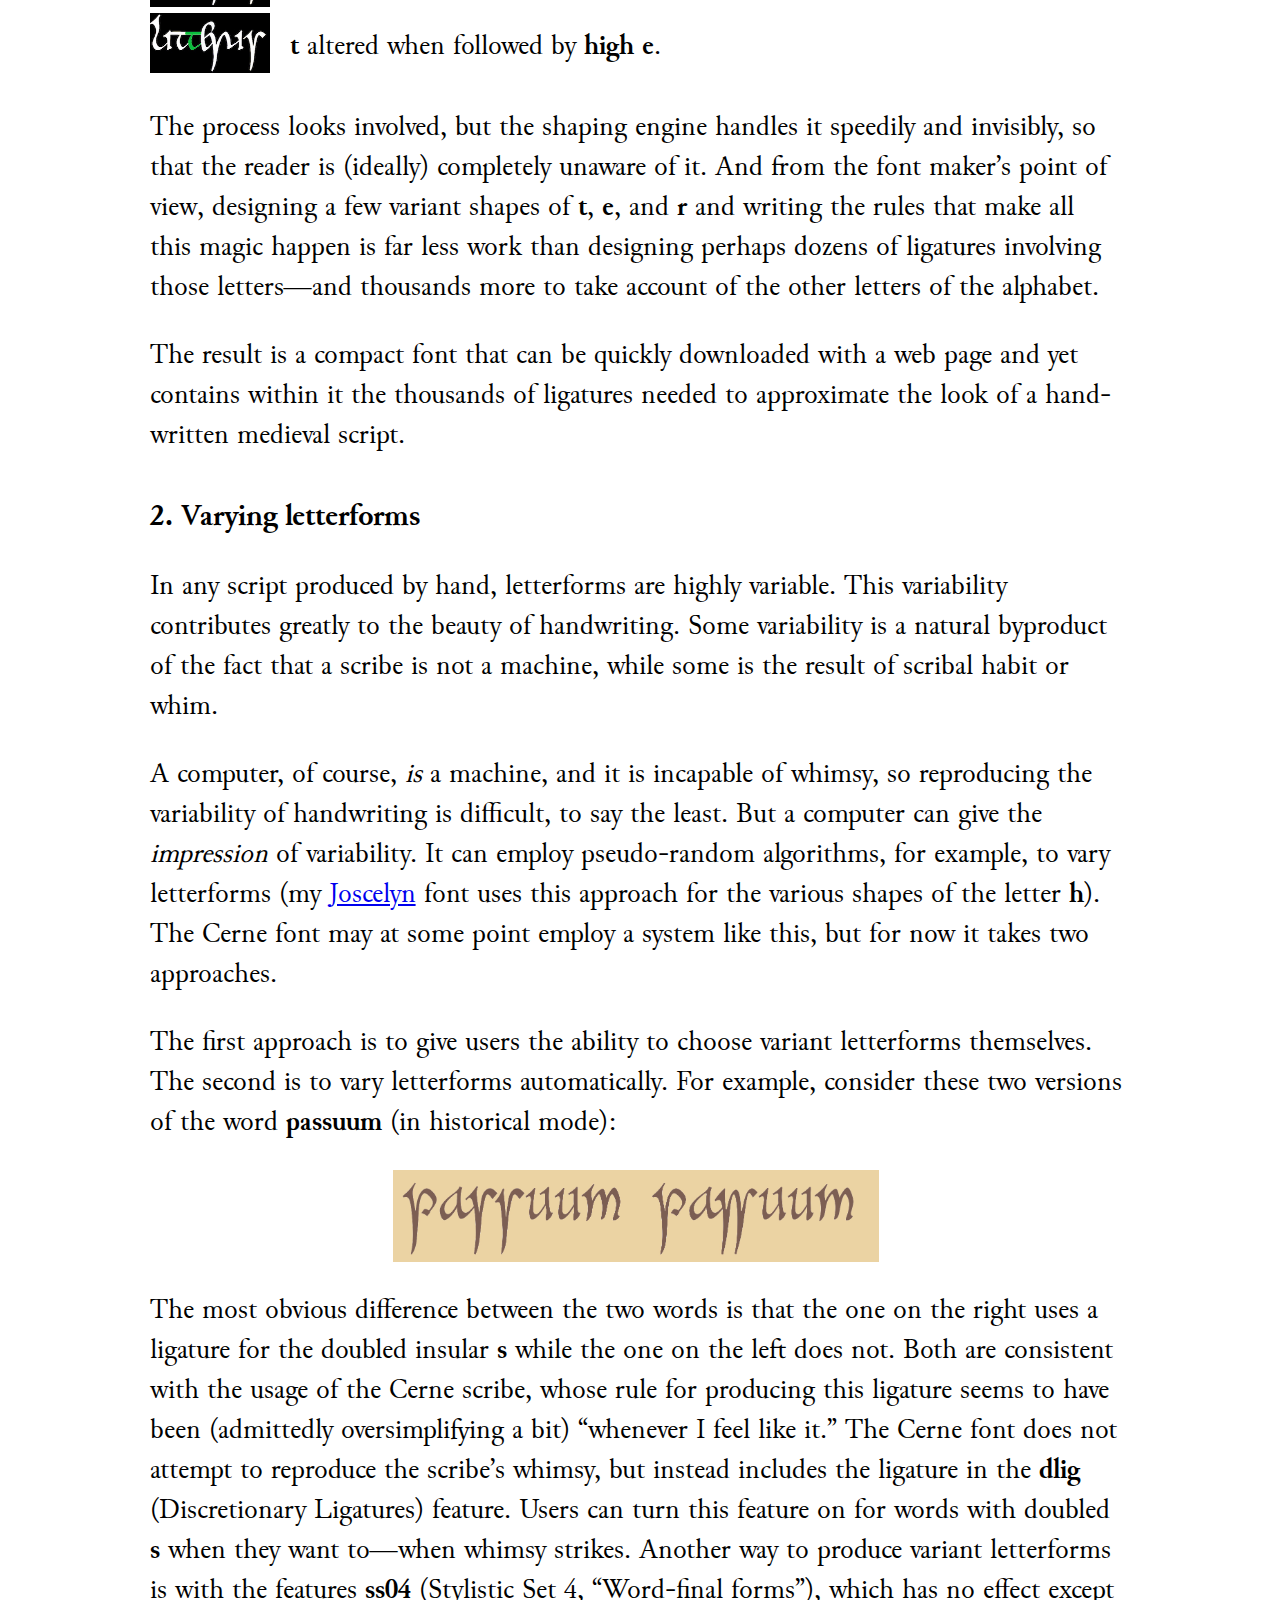
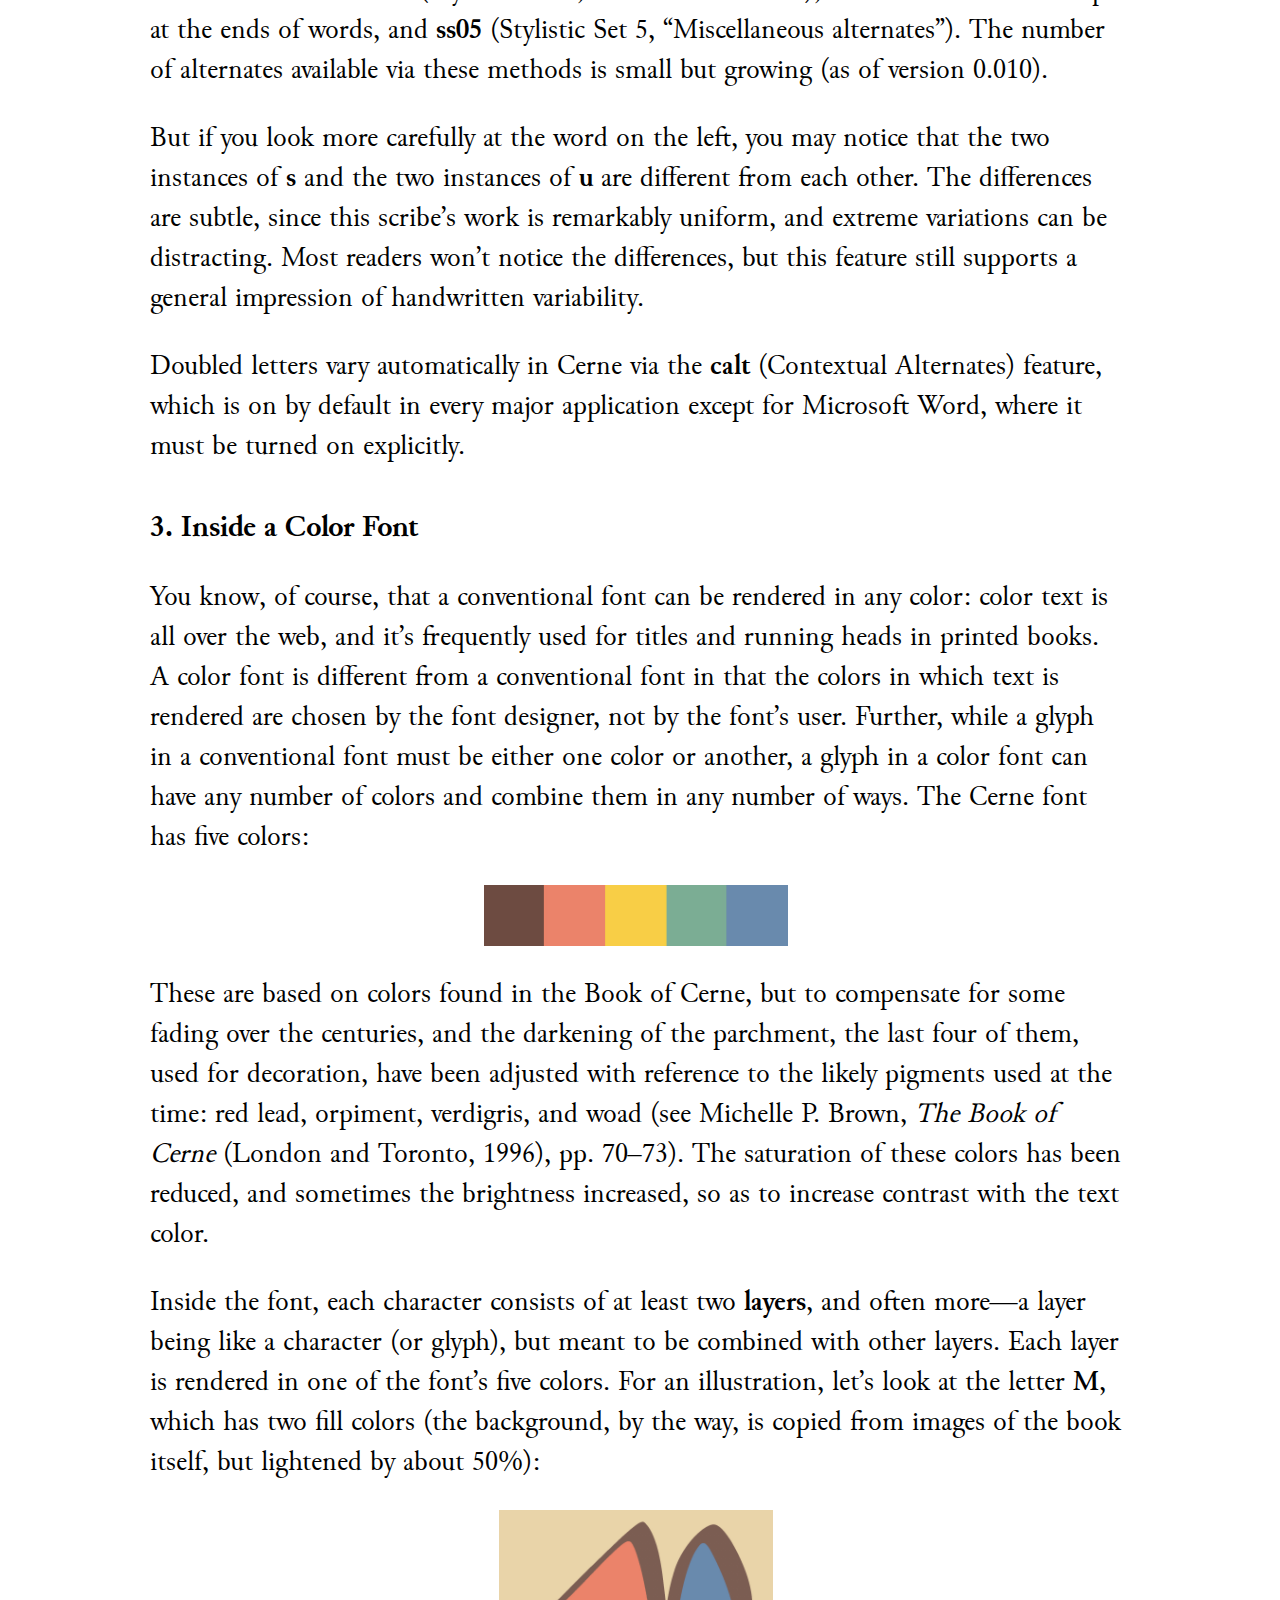
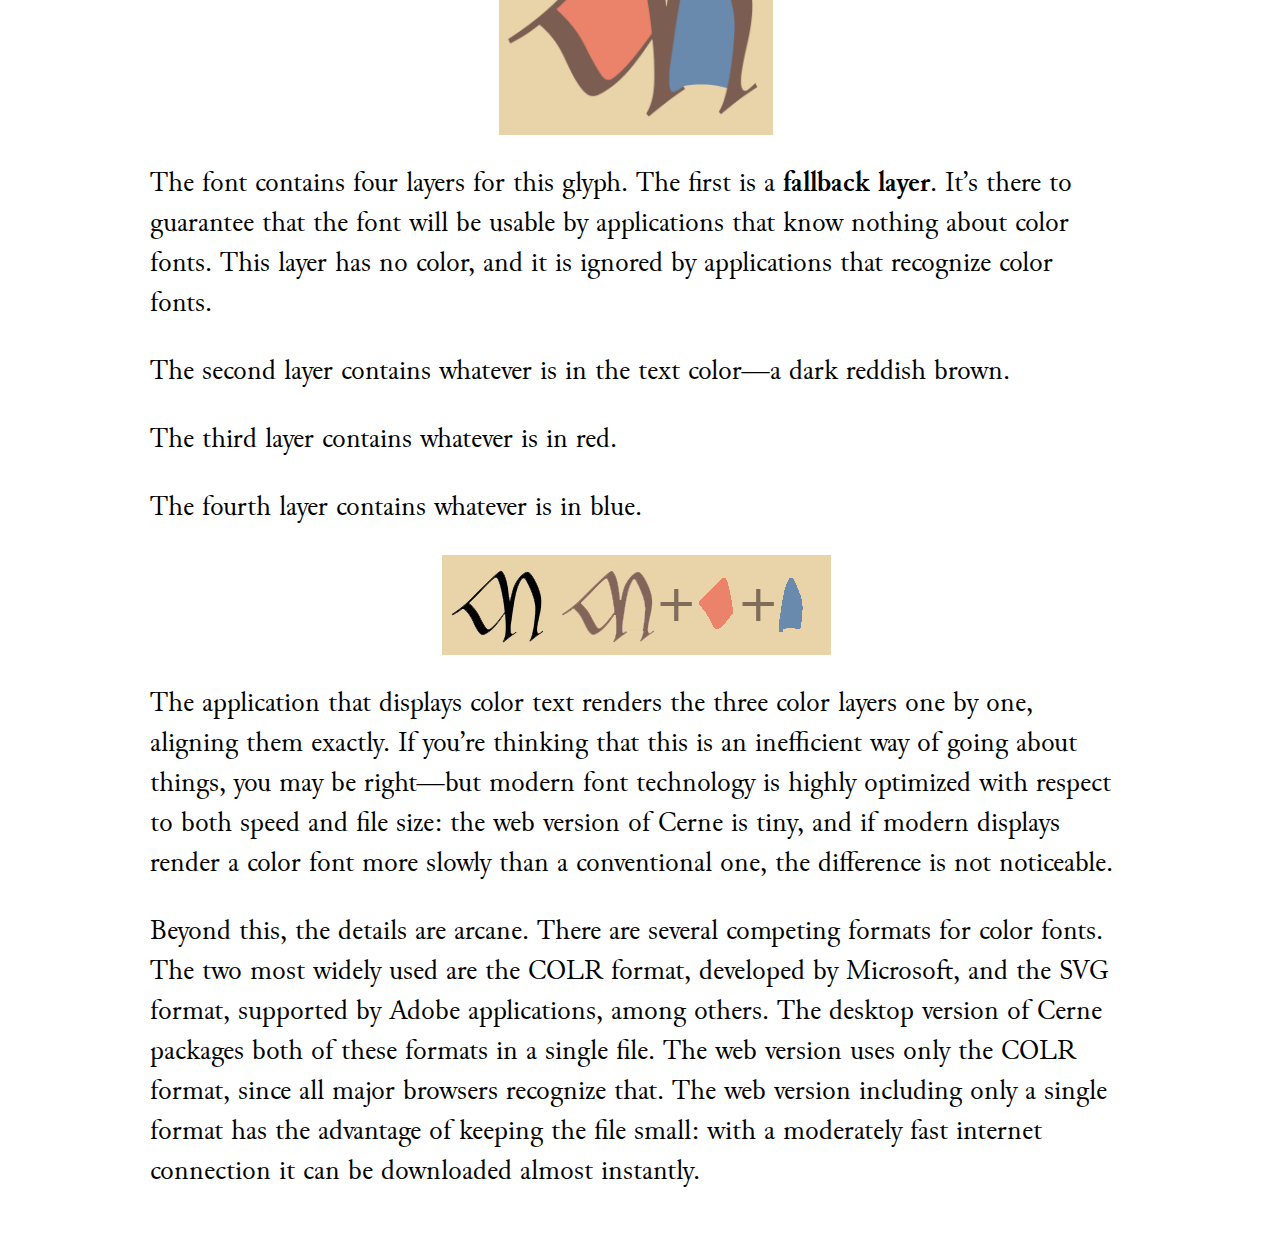
==== commit b47aaef8: "Take account of altered colors" ====
--- a/howitworks.html
+++ b/howitworks.html
@@ -211,7 +211,7 @@
       some is the result of scribal habit or whim.
     </p>
     <p>
-      A computer, of course, is a machine, and it is incapable of whimsy, so
+      A computer, of course, <i>is</i> a machine, and it is incapable of whimsy, so
       reproducing the variability of handwriting is difficult, to say the least.
       But a computer can give the <i>impression</i> of variability. It can
       employ pseudo-random algorithms, for example, to vary letterforms (my
@@ -267,21 +267,25 @@
       it’s frequently used for titles and running heads in printed books. A
       color font is different from a conventional font in that the colors
       in which text is rendered are chosen by the font designer, not by the
-      font’s user. Further, a single glyph in a color font can
+      font’s user. Further, while a glyph in a conventional font must be either
+      one color or another, a glyph in a color font can
       have any number of colors and combine them in any number of ways.
-      Cerne has five colors:
-    </p>
-    <div class="imgbox">
-      <img class="center-fit-tiny" src="./images/Cerne-colors.jpg"/>
+      The Cerne font has five colors:
+    </p>
+    <div class="imgbox">
+      <img class="center-fit-tiny" src="./images/Cerne-colors.jpg"
+      alt="Colors of the Cerne font"/>
     </div>
     <p>
       These are based on colors found in the Book of Cerne, but to compensate
-      for the degradation of the colors over the centuries, and the
+      for some fading over the centuries, and the
       darkening of the parchment, the last four of them,
-      used for decoration, have been adjusted with reference to
-      pigments likely to have been used in the ninth century: cinnabar, yellow
-      ochre, verdigris, and azurite. The saturation of these colors has
-      been reduced so as to increase contrast with the text color.
+      used for decoration, have been adjusted with reference to the likely
+      pigments used at the time: red lead, orpiment,
+      verdigris, and woad (see Michelle P. Brown, <i>The Book of Cerne</i>
+      (London and Toronto, 1996), pp. 70–73). The saturation of these colors has
+      been reduced, and sometimes the brightness increased,
+      so as to increase contrast with the text color.
     </p>
     <p>
       Inside the font, each character consists of at least two <b>layers</b>, and
@@ -302,13 +306,13 @@
       color, and it is ignored by applications that recognize color fonts.
     </p>
     <p>
-      The second layer contains everything in the text color—a dark reddish brown.
-    </p>
-    <p>
-      The third layer contains everything in red.
-    </p>
-    <p>
-      The fourth layer contains everything in blue.
+      The second layer contains whatever is in the text color—a dark reddish brown.
+    </p>
+    <p>
+      The third layer contains whatever is in red.
+    </p>
+    <p>
+      The fourth layer contains whatever is in blue.
     </p>
     <div class="imgbox">
       <img class="center-fit-small" src="./images/M-layers.jpg"/>
@@ -318,8 +322,8 @@
       one by one, aligning them exactly. If you’re
       thinking that this is an inefficient way of going about things, you
       may be right—but modern font technology is highly optimized with respect
-      to both speed and file size: the web version of Cerne (for which file
-      size is important) is tiny, and if modern displays render a color font
+      to both speed and file size: the web version of Cerne
+      is tiny, and if modern displays render a color font
       more slowly than a conventional one, the difference is not noticeable.
     </p>
     <p>
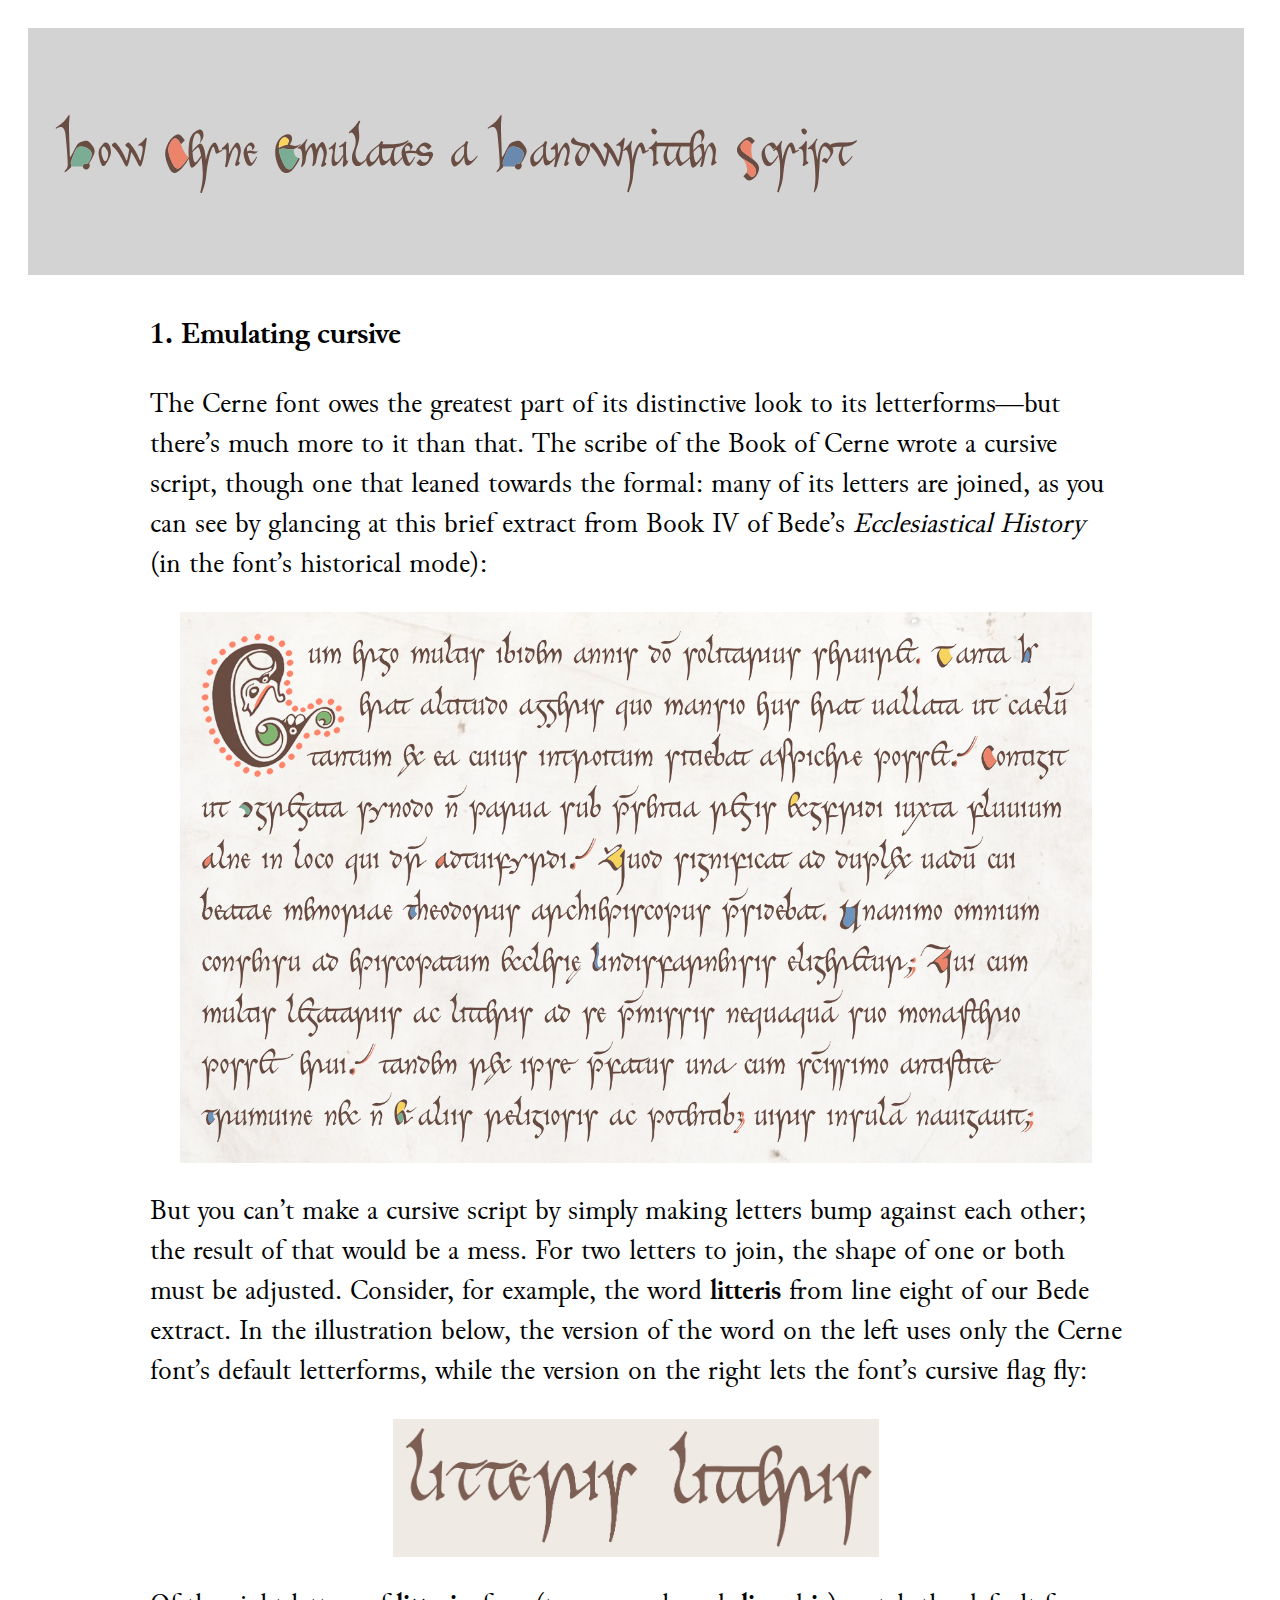
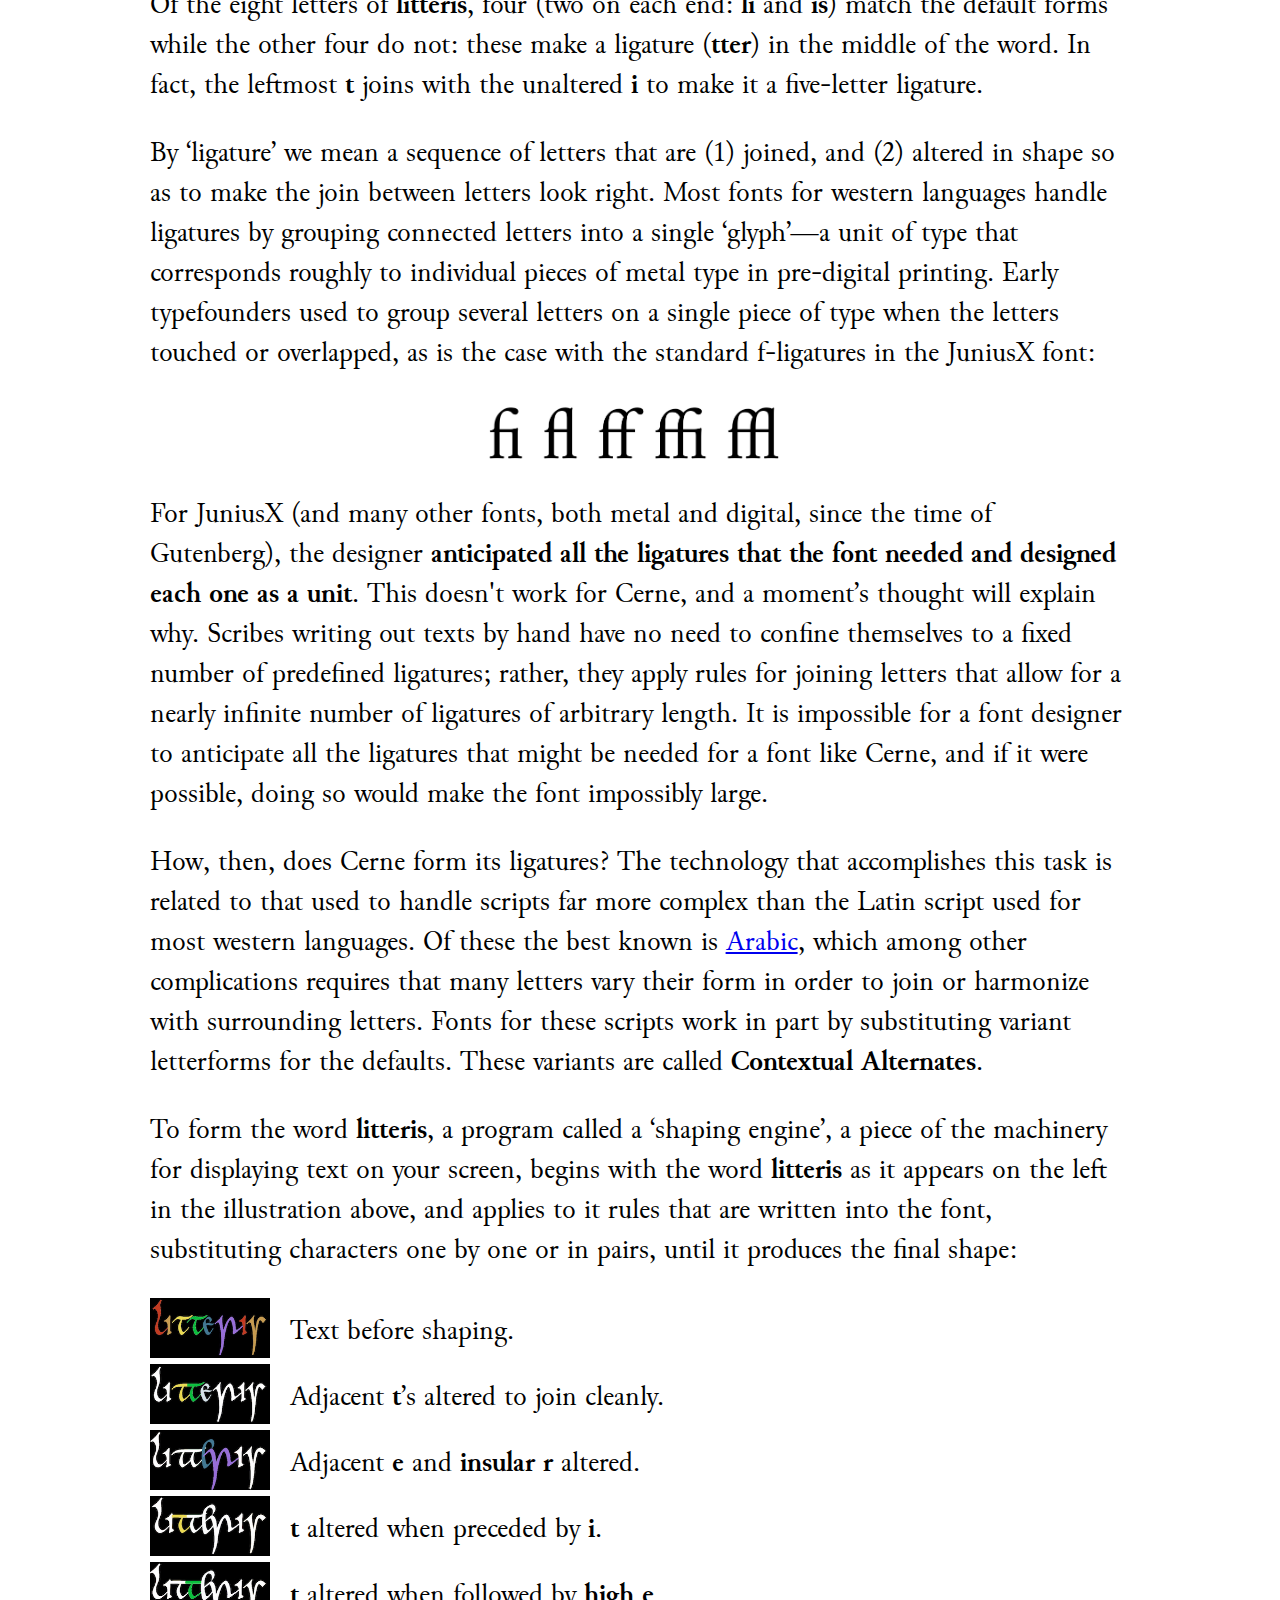
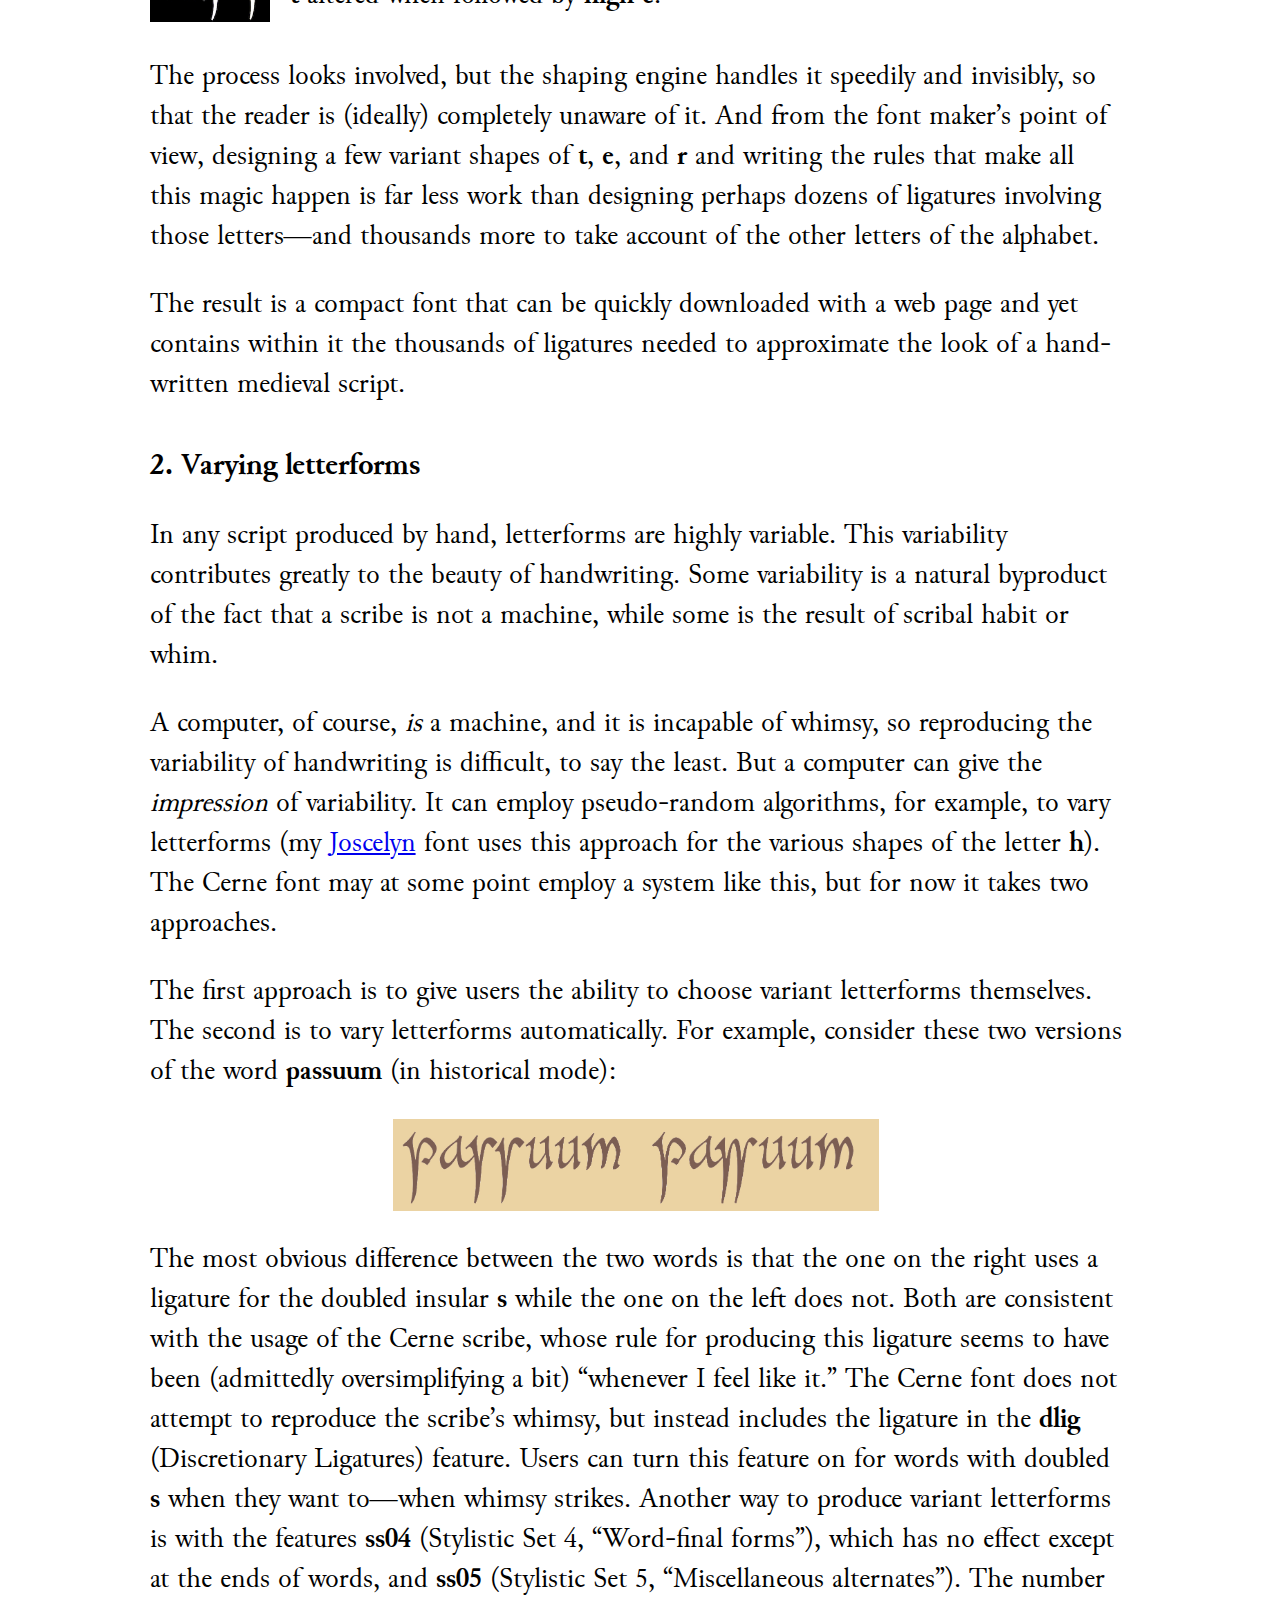
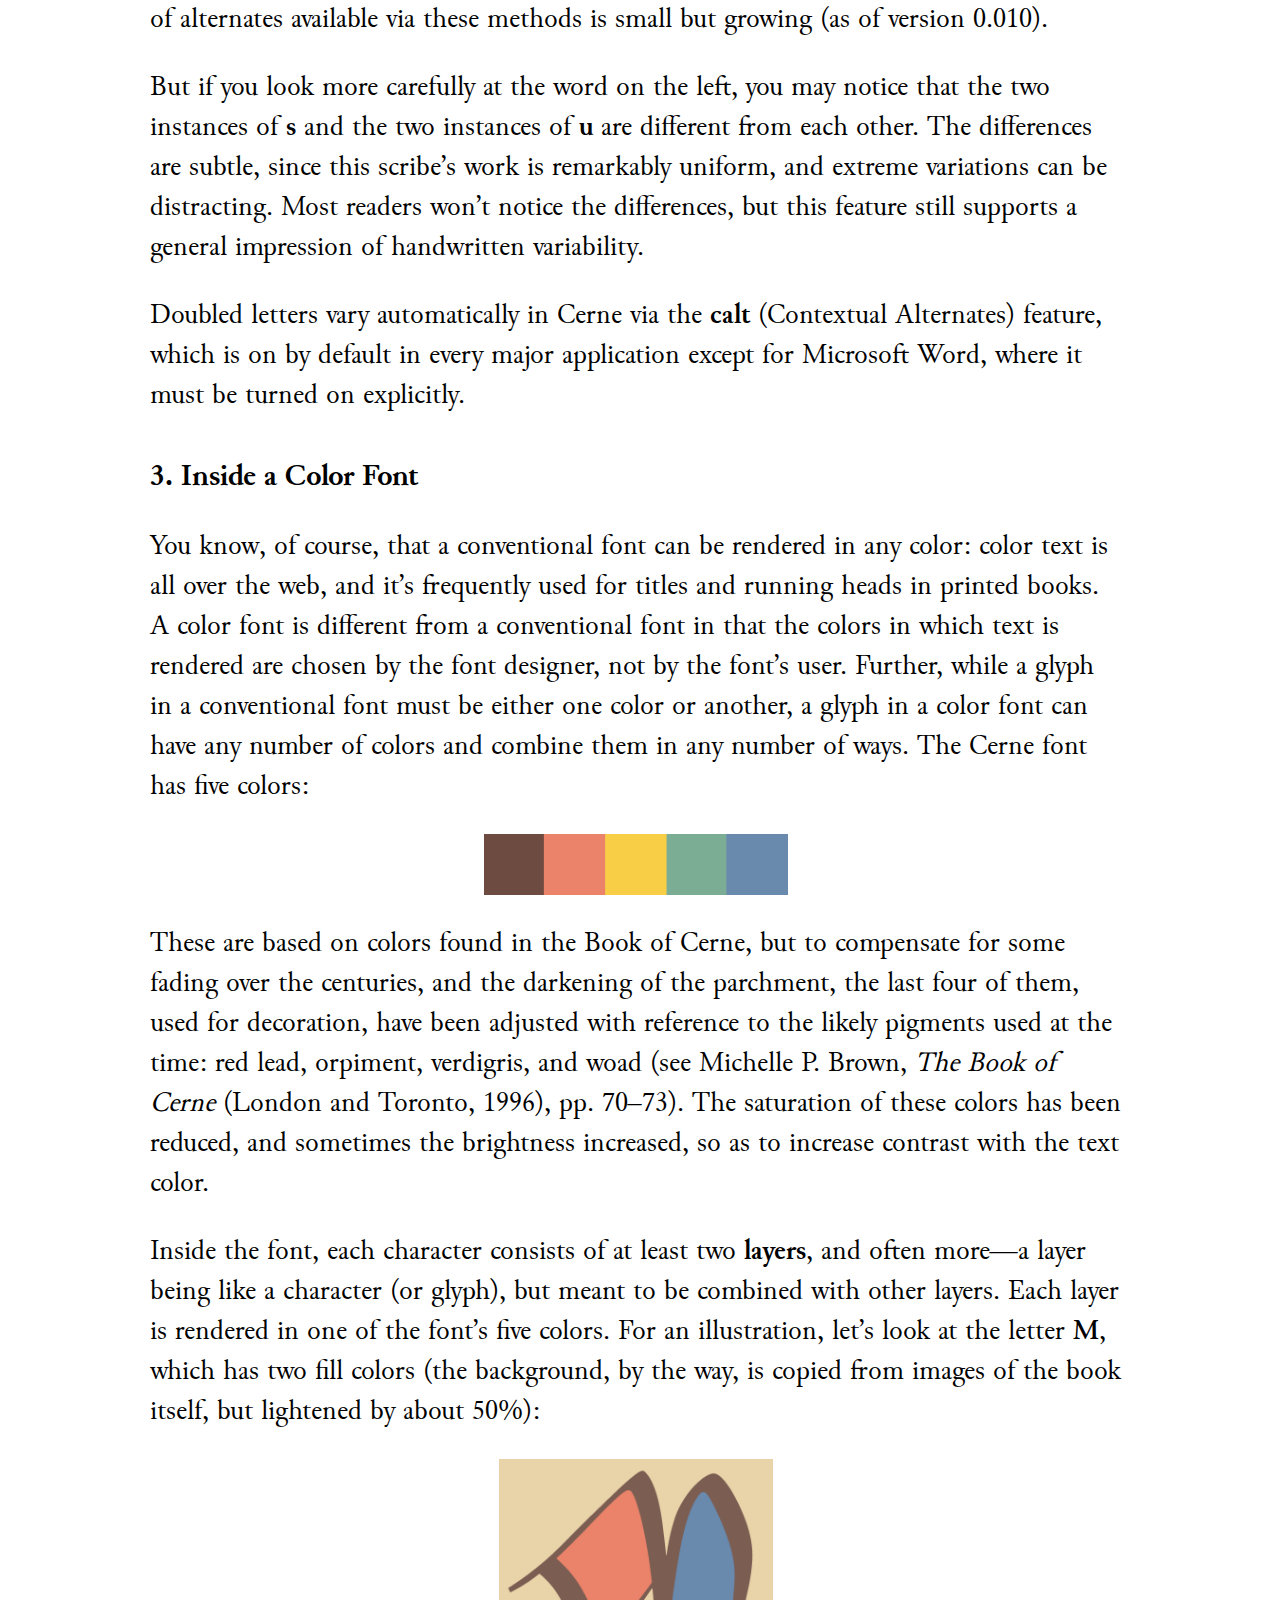
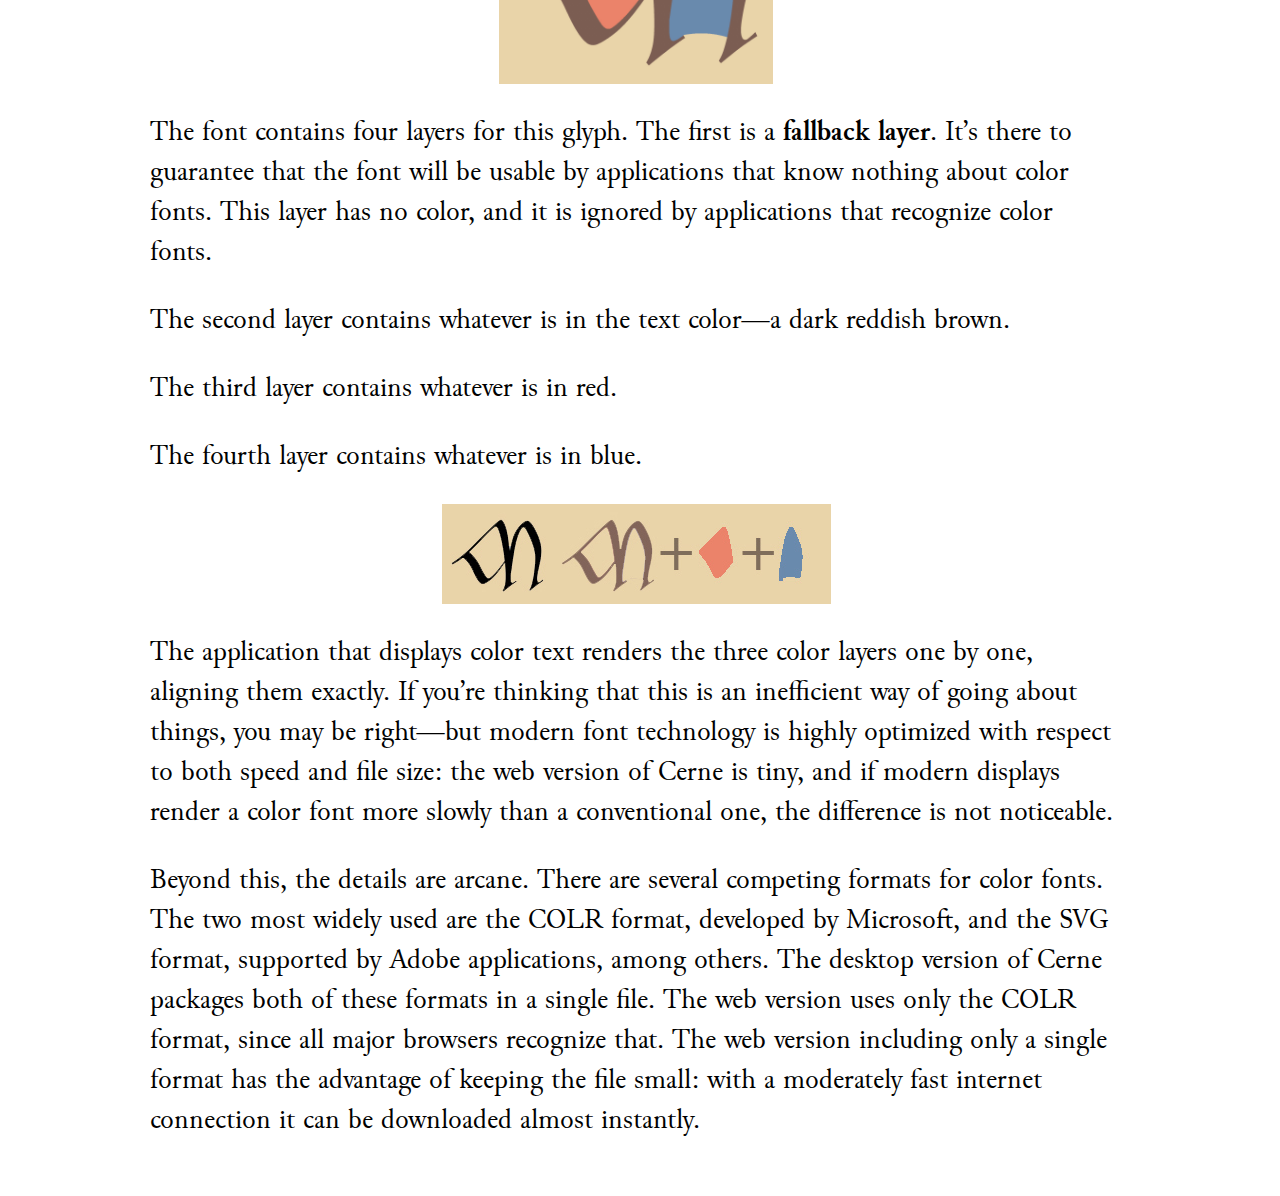
==== commit f3169d3c: "Corrected title" ====
--- a/howitworks.html
+++ b/howitworks.html
@@ -3,7 +3,7 @@
   <head>
     <meta http-equiv="Content-Type" content="text/html; charset=utf-8"/>
     <meta name="viewport" content="width=device-width, initial-scale=1"/>
-    <title>Cerne font specimen page</title>
+    <title>How Cerne Emulates a Handwritten Script</title>
     <link rel="stylesheet" href="./webfiles/cerne.css"/>
     <style>
       p, h2, ul {
